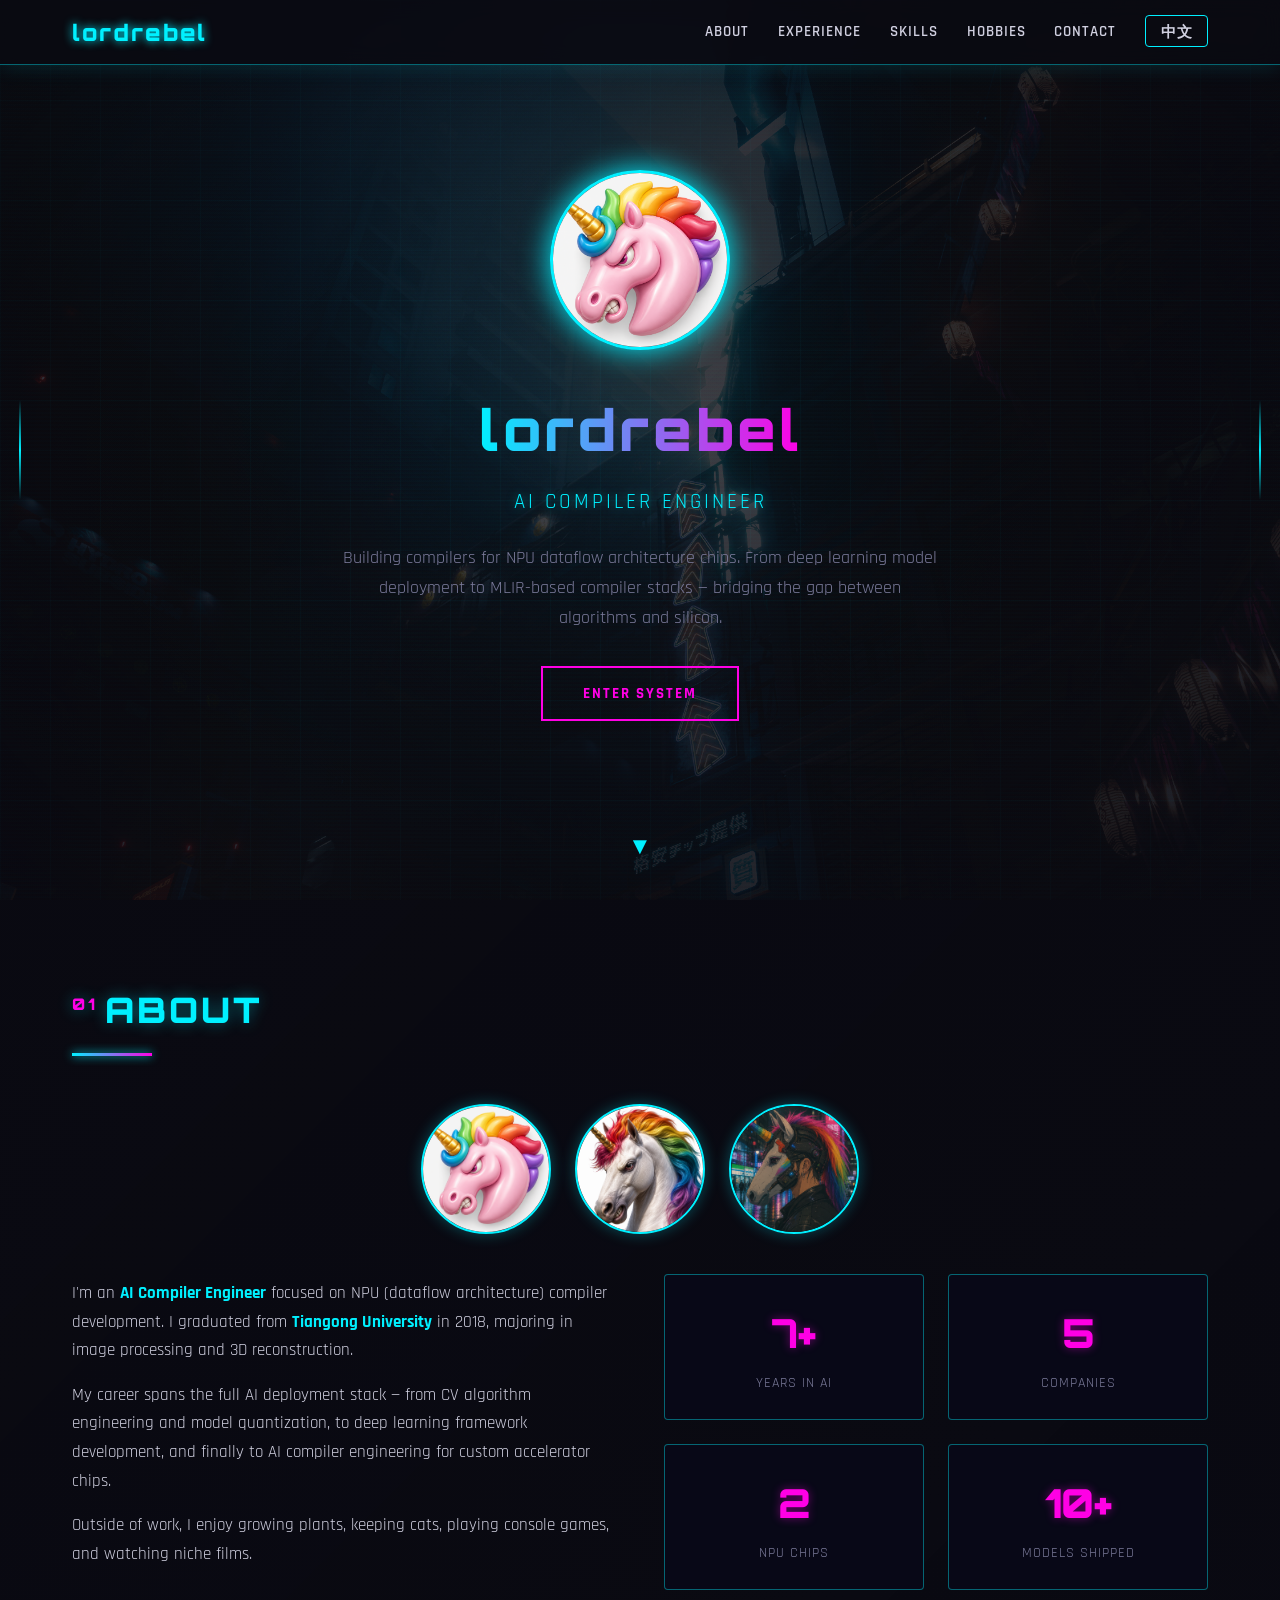
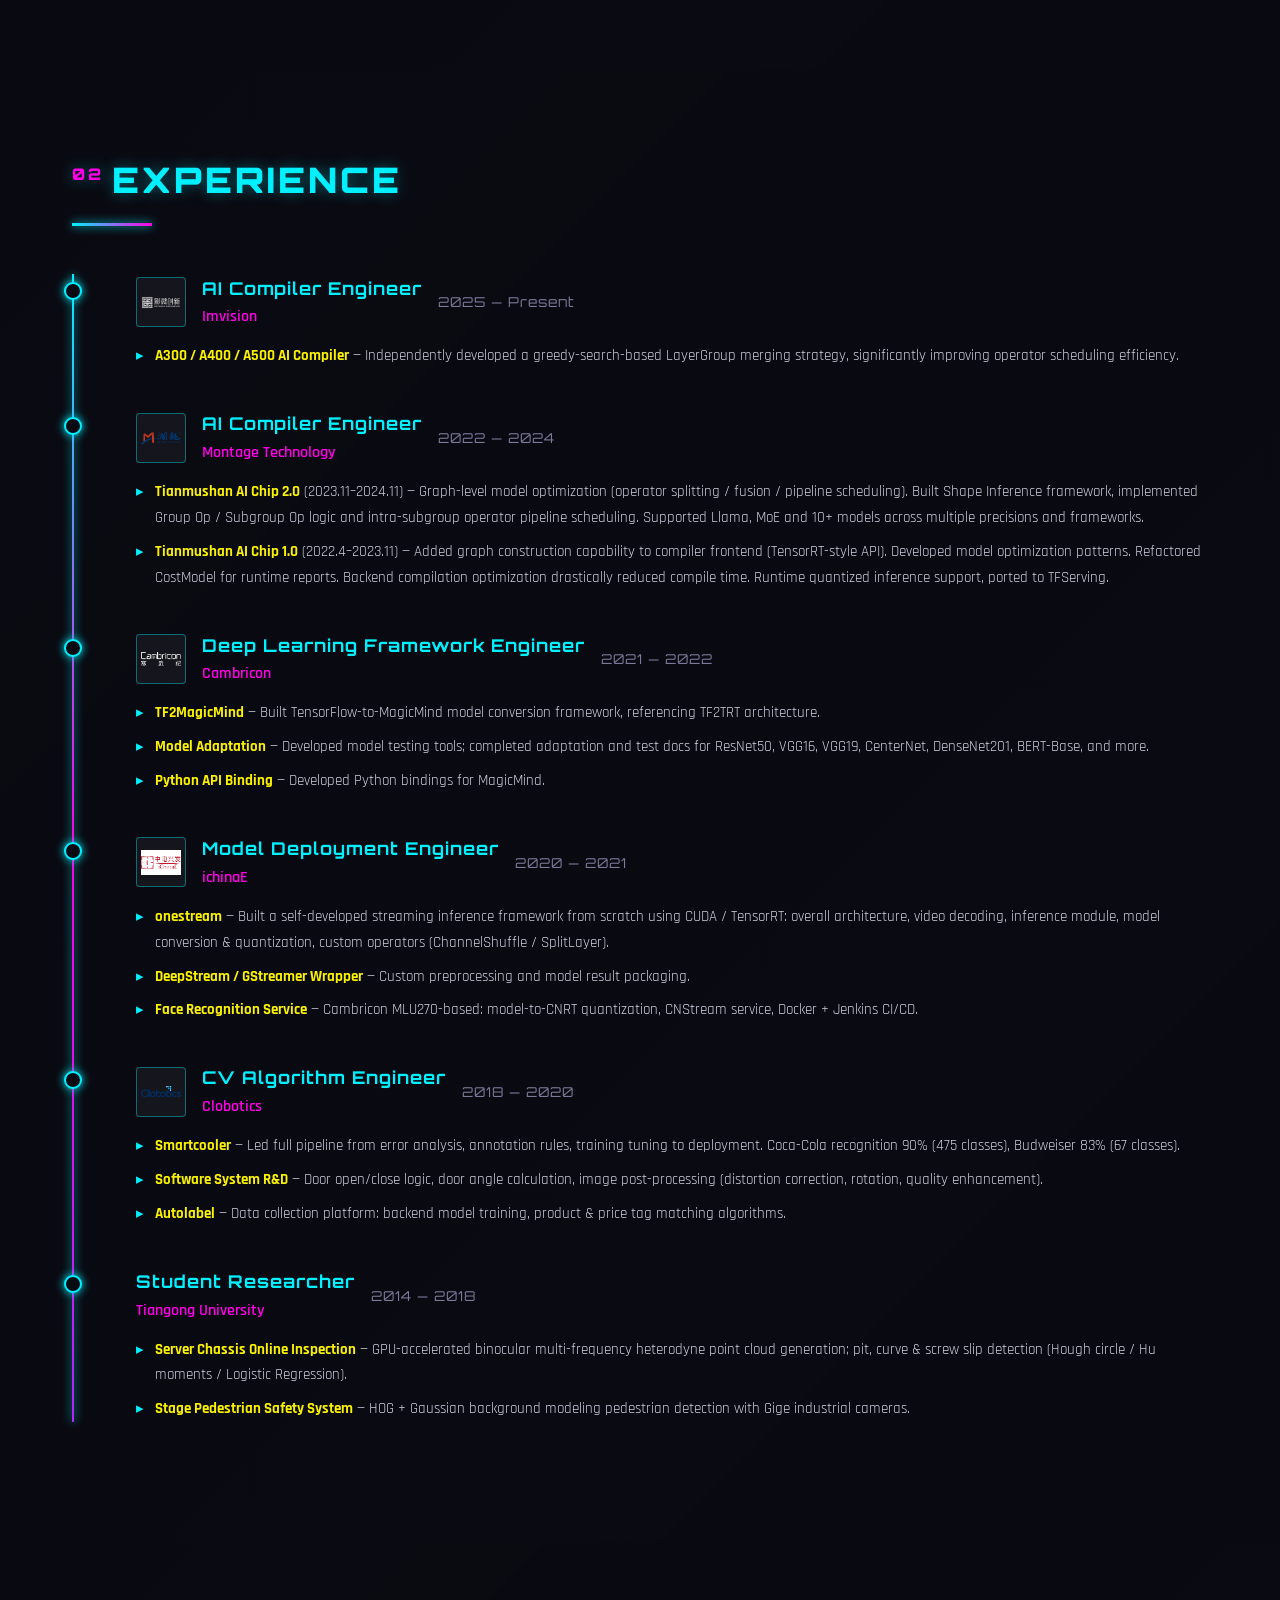
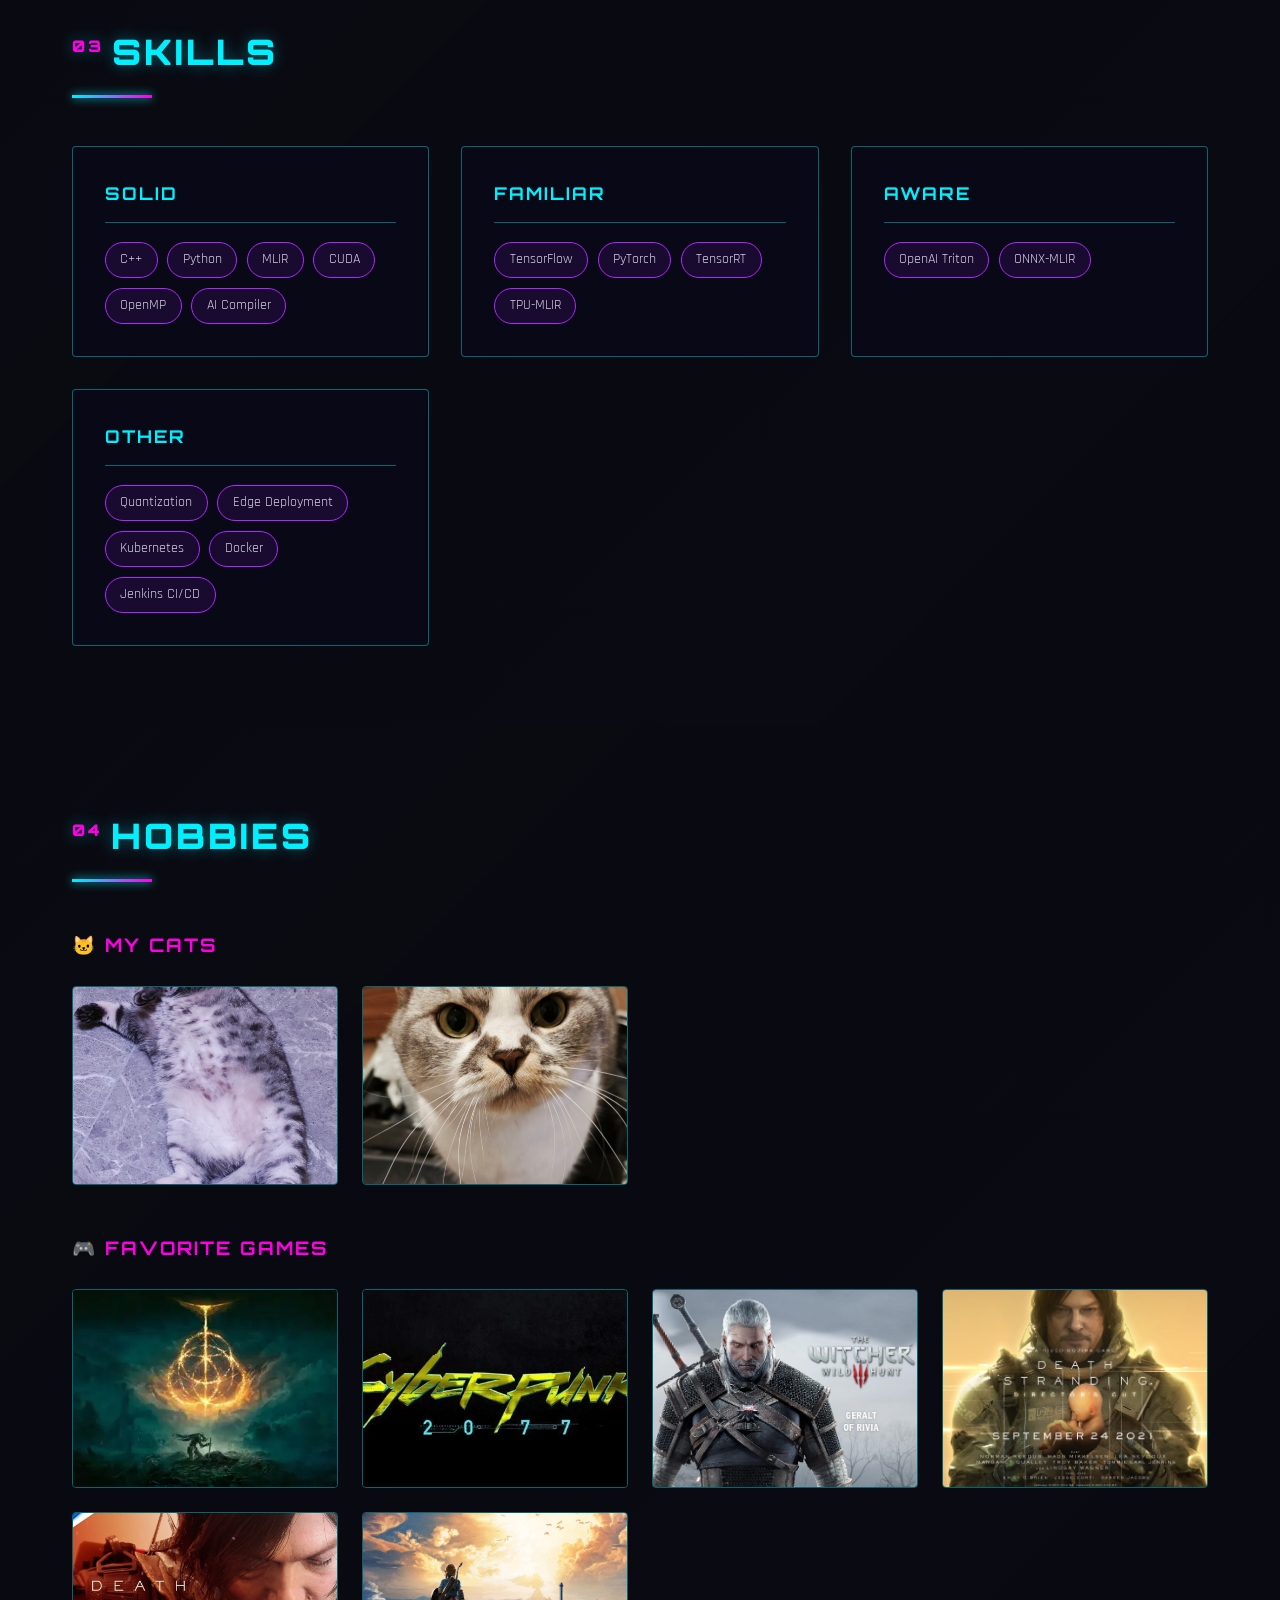
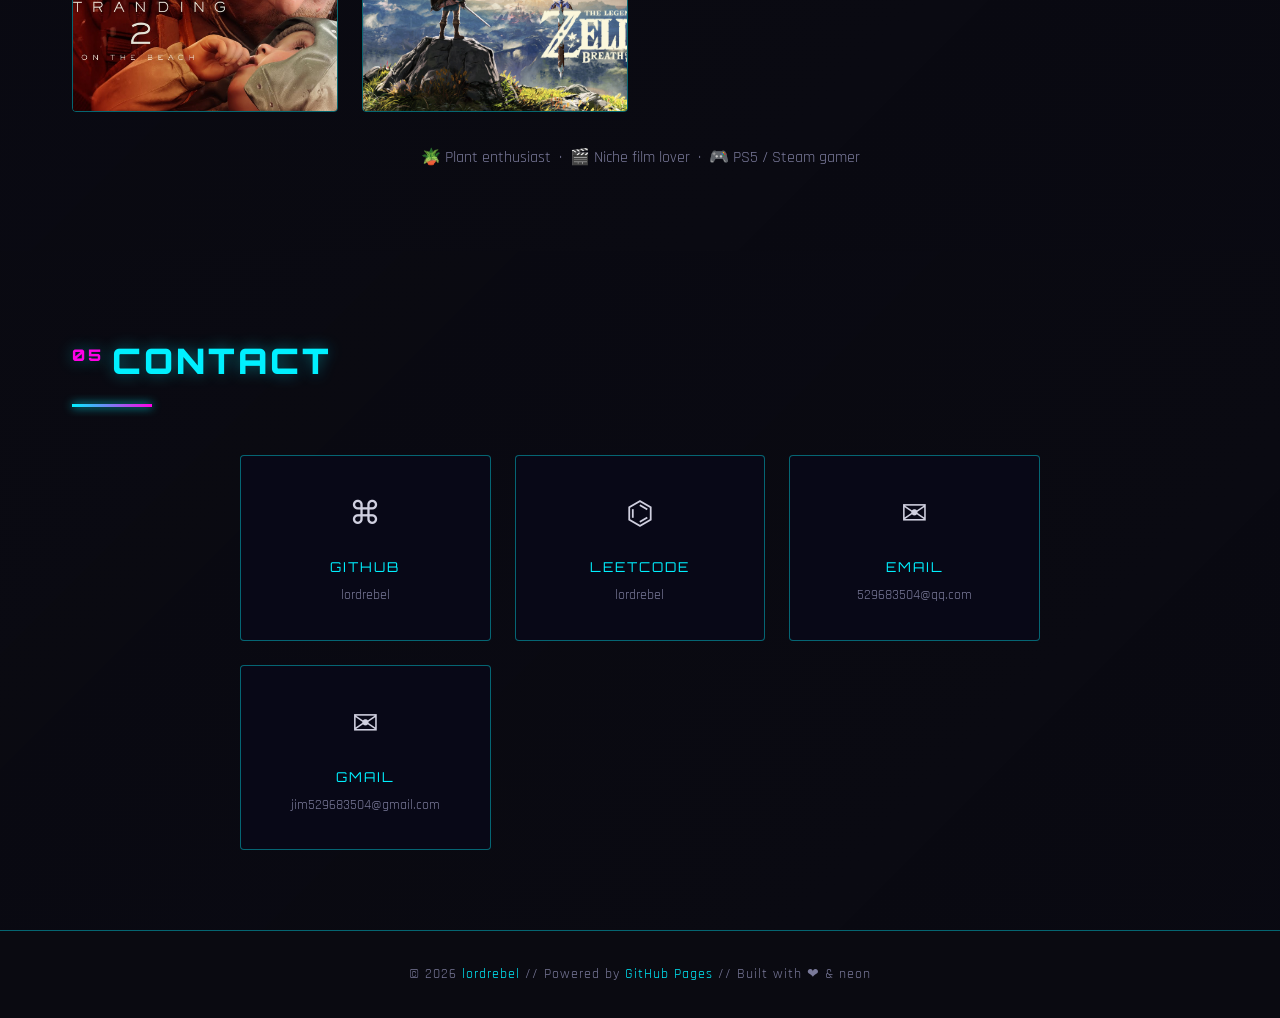
==== index.html @ f5bf05a7 "first commit" ====
<!DOCTYPE html>
<html lang="en">
<head>
  <meta charset="UTF-8">
  <meta name="viewport" content="width=device-width, initial-scale=1.0">
  <meta name="description" content="AI Compiler Engineer — NPU dataflow architecture, MLIR, CUDA. Personal portfolio.">
  <title>lordrebel // AI Compiler Engineer</title>
  <link rel="preconnect" href="https://fonts.googleapis.com">
  <link rel="preconnect" href="https://fonts.gstatic.com" crossorigin>
  <link href="https://fonts.googleapis.com/css2?family=Orbitron:wght@400;700;900&family=Rajdhani:wght@400;600;700&display=swap" rel="stylesheet">
  <link rel="stylesheet" href="css/style.css">
  <link rel="icon" type="image/png" href="images/avatar/avatar1.png">
</head>
<body>

  <!-- Global Background Slideshow -->
  <div class="bg-slideshow">
    <div class="bg-slide active" style="background-image: url('images/resource/cyberpunk_8ollzo.png')"></div>
    <div class="bg-slide" style="background-image: url('images/resource/cyberpunk_28eley.jpg')"></div>
    <div class="bg-slide" style="background-image: url('images/resource/cyberpunk_72yzlo.jpg')"></div>
    <div class="bg-slide" style="background-image: url('images/resource/cyberpunk_96gy38.jpg')"></div>
    <div class="bg-slide" style="background-image: url('images/resource/cyberpunk_g71klq.jpg')"></div>
    <div class="bg-slide" style="background-image: url('images/resource/cyberpunk_jxw5vy.jpg')"></div>
    <div class="bg-slide" style="background-image: url('images/resource/cyberpunk_lmxjdp.jpg')"></div>
    <div class="bg-slide" style="background-image: url('images/resource/cyberpunk_m9yg6k.jpg')"></div>
    <div class="bg-slide" style="background-image: url('images/resource/cyberpunk_rdj2q7.jpg')"></div>
    <div class="bg-slide" style="background-image: url('images/resource/cyberpunk_vqmvo5.jpg')"></div>
    <div class="bg-slide" style="background-image: url('images/resource/cyberpunk_w8pwe6.jpg')"></div>
  </div>
  <div class="bg-overlay"></div>

  <!-- Navigation -->
  <nav class="nav-bar">
    <div class="nav-inner">
      <a href="#hero" class="nav-logo">lordrebel</a>
      <ul class="nav-links">
        <li><a href="#about">About</a></li>
        <li><a href="#experience">Experience</a></li>
        <li><a href="#skills">Skills</a></li>
        <li><a href="#hobbies">Hobbies</a></li>
        <li><a href="#contact">Contact</a></li>
        <li><a href="zh.html" class="lang-toggle">中文</a></li>
      </ul>
    </div>
  </nav>

  <!-- Decorative side bars -->
  <div class="deco-bar-left"></div>
  <div class="deco-bar-right"></div>

  <!-- Hero -->
  <section class="hero" id="hero">
    <div class="hero-content">
      <img src="images/avatar/avatar1.png" alt="Avatar" class="hero-avatar">
      <h1 class="hero-title glitch" data-text="lordrebel">lordrebel</h1>
      <p class="hero-subtitle">AI Compiler Engineer</p>
      <p class="hero-tagline">
        Building compilers for NPU dataflow architecture chips. From deep learning model deployment to MLIR-based compiler stacks — bridging the gap between algorithms and silicon.
      </p>
      <a href="#about" class="hero-cta">Enter System</a>
    </div>
    <div class="scroll-indicator">▼</div>
  </section>

  <!-- About -->
  <section class="section has-bg" id="about" style="--bg-img: url('images/resource/cyberpunk_28eley.jpg')">
    <h2 class="section-title"><span class="num">01</span>About</h2>
    <div class="avatar-gallery">
      <img src="images/avatar/avatar1.png" alt="Avatar 1">
      <img src="images/avatar/avatar2.png" alt="Avatar 2">
      <img src="images/avatar/avatar3.png" alt="Avatar 3">
    </div>
    <div class="about-grid">
      <div class="about-text">
        <p>
          I'm an <span class="highlight">AI Compiler Engineer</span> focused on NPU (dataflow architecture) compiler development. I graduated from <span class="highlight">Tiangong University</span> in 2018, majoring in image processing and 3D reconstruction.
        </p>
        <p>
          My career spans the full AI deployment stack — from CV algorithm engineering and model quantization, to deep learning framework development, and finally to AI compiler engineering for custom accelerator chips.
        </p>
        <p>
          Outside of work, I enjoy growing plants, keeping cats, playing console games, and watching niche films.
        </p>
      </div>
      <div class="about-stats">
        <div class="stat-card">
          <div class="stat-number">7+</div>
          <div class="stat-label">Years in AI</div>
        </div>
        <div class="stat-card">
          <div class="stat-number">5</div>
          <div class="stat-label">Companies</div>
        </div>
        <div class="stat-card">
          <div class="stat-number">2</div>
          <div class="stat-label">NPU Chips</div>
        </div>
        <div class="stat-card">
          <div class="stat-number">10+</div>
          <div class="stat-label">Models Shipped</div>
        </div>
      </div>
    </div>
  </section>

  <!-- Experience -->
  <section class="section has-bg" id="experience" style="--bg-img: url('images/resource/cyberpunk_72yzlo.jpg')">
    <h2 class="section-title"><span class="num">02</span>Experience</h2>
    <div class="timeline">

      <!-- Imvision -->
      <div class="timeline-item">
        <div class="timeline-header">
          <img src="images/company/imvision.png" alt="Imvision" class="company-logo">
          <div>
            <div class="timeline-role">AI Compiler Engineer</div>
            <div class="timeline-company">Imvision</div>
          </div>
          <div class="timeline-period">2025 — Present</div>
        </div>
        <ul class="timeline-details">
          <li><span class="project-name">A300 / A400 / A500 AI Compiler</span> — Independently developed a greedy-search-based LayerGroup merging strategy, significantly improving operator scheduling efficiency.</li>
        </ul>
      </div>

      <!-- Montage -->
      <div class="timeline-item">
        <div class="timeline-header">
          <img src="images/company/montage.svg" alt="Montage" class="company-logo">
          <div>
            <div class="timeline-role">AI Compiler Engineer</div>
            <div class="timeline-company">Montage Technology</div>
          </div>
          <div class="timeline-period">2022 — 2024</div>
        </div>
        <ul class="timeline-details">
          <li><span class="project-name">Tianmushan AI Chip 2.0</span> (2023.11–2024.11) — Graph-level model optimization (operator splitting / fusion / pipeline scheduling). Built Shape Inference framework, implemented Group Op / Subgroup Op logic and intra-subgroup operator pipeline scheduling. Supported Llama, MoE and 10+ models across multiple precisions and frameworks.</li>
          <li><span class="project-name">Tianmushan AI Chip 1.0</span> (2022.4–2023.11) — Added graph construction capability to compiler frontend (TensorRT-style API). Developed model optimization patterns. Refactored CostModel for runtime reports. Backend compilation optimization drastically reduced compile time. Runtime quantized inference support, ported to TFServing.</li>
        </ul>
      </div>

      <!-- Cambricon -->
      <div class="timeline-item">
        <div class="timeline-header">
          <img src="images/company/cambricon.png" alt="Cambricon" class="company-logo">
          <div>
            <div class="timeline-role">Deep Learning Framework Engineer</div>
            <div class="timeline-company">Cambricon</div>
          </div>
          <div class="timeline-period">2021 — 2022</div>
        </div>
        <ul class="timeline-details">
          <li><span class="project-name">TF2MagicMind</span> — Built TensorFlow-to-MagicMind model conversion framework, referencing TF2TRT architecture.</li>
          <li><span class="project-name">Model Adaptation</span> — Developed model testing tools; completed adaptation and test docs for ResNet50, VGG16, VGG19, CenterNet, DenseNet201, BERT-Base, and more.</li>
          <li><span class="project-name">Python API Binding</span> — Developed Python bindings for MagicMind.</li>
        </ul>
      </div>

      <!-- ichinaE -->
      <div class="timeline-item">
        <div class="timeline-header">
          <img src="images/company/ichinae.png" alt="ichinaE" class="company-logo">
          <div>
            <div class="timeline-role">Model Deployment Engineer</div>
            <div class="timeline-company">ichinaE</div>
          </div>
          <div class="timeline-period">2020 — 2021</div>
        </div>
        <ul class="timeline-details">
          <li><span class="project-name">onestream</span> — Built a self-developed streaming inference framework from scratch using CUDA / TensorRT: overall architecture, video decoding, inference module, model conversion & quantization, custom operators (ChannelShuffle / SplitLayer).</li>
          <li><span class="project-name">DeepStream / GStreamer Wrapper</span> — Custom preprocessing and model result packaging.</li>
          <li><span class="project-name">Face Recognition Service</span> — Cambricon MLU270-based: model-to-CNRT quantization, CNStream service, Docker + Jenkins CI/CD.</li>
        </ul>
      </div>

      <!-- Clobotics -->
      <div class="timeline-item">
        <div class="timeline-header">
          <img src="images/company/clobotics.png" alt="Clobotics" class="company-logo">
          <div>
            <div class="timeline-role">CV Algorithm Engineer</div>
            <div class="timeline-company">Clobotics</div>
          </div>
          <div class="timeline-period">2018 — 2020</div>
        </div>
        <ul class="timeline-details">
          <li><span class="project-name">Smartcooler</span> — Led full pipeline from error analysis, annotation rules, training tuning to deployment. Coca-Cola recognition 90% (475 classes), Budweiser 83% (67 classes).</li>
          <li><span class="project-name">Software System R&D</span> — Door open/close logic, door angle calculation, image post-processing (distortion correction, rotation, quality enhancement).</li>
          <li><span class="project-name">Autolabel</span> — Data collection platform: backend model training, product & price tag matching algorithms.</li>
        </ul>
      </div>

      <!-- University -->
      <div class="timeline-item">
        <div class="timeline-header">
          <div>
            <div class="timeline-role">Student Researcher</div>
            <div class="timeline-company">Tiangong University</div>
          </div>
          <div class="timeline-period">2014 — 2018</div>
        </div>
        <ul class="timeline-details">
          <li><span class="project-name">Server Chassis Online Inspection</span> — GPU-accelerated binocular multi-frequency heterodyne point cloud generation; pit, curve & screw slip detection (Hough circle / Hu moments / Logistic Regression).</li>
          <li><span class="project-name">Stage Pedestrian Safety System</span> — HOG + Gaussian background modeling pedestrian detection with Gige industrial cameras.</li>
        </ul>
      </div>

    </div>
  </section>

  <!-- Skills -->
  <section class="section has-bg" id="skills" style="--bg-img: url('images/resource/cyberpunk_96gy38.jpg')">
    <h2 class="section-title"><span class="num">03</span>Skills</h2>
    <div class="skills-grid">
      <div class="skill-category">
        <h3>Solid</h3>
        <div class="skill-tags">
          <span class="skill-tag">C++</span>
          <span class="skill-tag">Python</span>
          <span class="skill-tag">MLIR</span>
          <span class="skill-tag">CUDA</span>
          <span class="skill-tag">OpenMP</span>
          <span class="skill-tag">AI Compiler</span>
        </div>
      </div>
      <div class="skill-category">
        <h3>Familiar</h3>
        <div class="skill-tags">
          <span class="skill-tag">TensorFlow</span>
          <span class="skill-tag">PyTorch</span>
          <span class="skill-tag">TensorRT</span>
          <span class="skill-tag">TPU-MLIR</span>
        </div>
      </div>
      <div class="skill-category">
        <h3>Aware</h3>
        <div class="skill-tags">
          <span class="skill-tag">OpenAI Triton</span>
          <span class="skill-tag">ONNX-MLIR</span>
        </div>
      </div>
      <div class="skill-category">
        <h3>Other</h3>
        <div class="skill-tags">
          <span class="skill-tag">Quantization</span>
          <span class="skill-tag">Edge Deployment</span>
          <span class="skill-tag">Kubernetes</span>
          <span class="skill-tag">Docker</span>
          <span class="skill-tag">Jenkins CI/CD</span>
        </div>
      </div>
    </div>
  </section>

  <!-- Hobbies -->
  <section class="section has-bg" id="hobbies" style="--bg-img: url('images/resource/cyberpunk_g71klq.jpg')">
    <h2 class="section-title"><span class="num">04</span>Hobbies</h2>

    <h3 style="font-family:'Orbitron',monospace;color:var(--neon-magenta);letter-spacing:2px;margin-bottom:1.5rem;text-transform:uppercase;">🐱 My Cats</h3>
    <div class="gallery-grid" style="margin-bottom:3rem;">
      <div class="gallery-item">
        <img src="images/cats/image-20260101190520-i4hlgpt.png" alt="Cat 1">
        <div class="gallery-overlay"><span>Cat Overlord #1</span></div>
      </div>
      <div class="gallery-item">
        <img src="images/cats/image-20260101190623-h8z2j37.png" alt="Cat 2">
        <div class="gallery-overlay"><span>Cat Overlord #2</span></div>
      </div>
    </div>

    <h3 style="font-family:'Orbitron',monospace;color:var(--neon-magenta);letter-spacing:2px;margin-bottom:1.5rem;text-transform:uppercase;">🎮 Favorite Games</h3>
    <div class="gallery-grid">
      <div class="gallery-item">
        <img src="images/games/image-20251227002735-009xlyw.png" alt="Game 1">
        <div class="gallery-overlay"><span>Game</span></div>
      </div>
      <div class="gallery-item">
        <img src="images/games/image-20251227002819-qgyffbo.png" alt="Game 2">
        <div class="gallery-overlay"><span>Game</span></div>
      </div>
      <div class="gallery-item">
        <img src="images/games/image-20251227002851-9xaebqc.png" alt="Game 3">
        <div class="gallery-overlay"><span>Game</span></div>
      </div>
      <div class="gallery-item">
        <img src="images/games/image-20251227002954-wtlvbdn.png" alt="Game 4">
        <div class="gallery-overlay"><span>Game</span></div>
      </div>
      <div class="gallery-item">
        <img src="images/games/image-20251227003030-kgov79d.png" alt="Game 5">
        <div class="gallery-overlay"><span>Game</span></div>
      </div>
      <div class="gallery-item">
        <img src="images/games/image-20251227004126-knretvm.png" alt="Game 6">
        <div class="gallery-overlay"><span>Game</span></div>
      </div>
    </div>

    <p style="text-align:center;margin-top:2rem;color:var(--text-dim);font-size:1rem;">
      🪴 Plant enthusiast &nbsp;·&nbsp; 🎬 Niche film lover &nbsp;·&nbsp; 🎮 PS5 / Steam gamer
    </p>
  </section>

  <!-- Contact -->
  <section class="section has-bg" id="contact" style="--bg-img: url('images/resource/cyberpunk_jxw5vy.jpg')">
    <h2 class="section-title"><span class="num">05</span>Contact</h2>
    <div class="contact-grid">
      <a href="https://github.com/lordrebel" target="_blank" rel="noopener" class="contact-card">
        <span class="contact-icon">⌘</span>
        <div class="contact-label">GitHub</div>
        <div class="contact-value">lordrebel</div>
      </a>
      <a href="https://leetcode.cn/u/lordrebel/" target="_blank" rel="noopener" class="contact-card">
        <span class="contact-icon">⌬</span>
        <div class="contact-label">LeetCode</div>
        <div class="contact-value">lordrebel</div>
      </a>
      <a href="mailto:529683504@qq.com" class="contact-card">
        <span class="contact-icon">✉</span>
        <div class="contact-label">Email</div>
        <div class="contact-value">529683504@qq.com</div>
      </a>
      <a href="mailto:jim529683504@gmail.com" class="contact-card">
        <span class="contact-icon">✉</span>
        <div class="contact-label">Gmail</div>
        <div class="contact-value">jim529683504@gmail.com</div>
      </a>
    </div>
  </section>

  <!-- Footer -->
  <footer class="footer">
    <p>© 2026 <span class="neon">lordrebel</span> // Powered by <span class="neon">GitHub Pages</span> // Built with ❤ & neon</p>
  </footer>

  <!-- Background Slideshow Script -->
  <script>
    (function() {
      var slides = document.querySelectorAll('.bg-slide');
      var totalSlides = slides.length;
      var currentActive = 0;

      function updateBackground() {
        var scrollMax = document.documentElement.scrollHeight - window.innerHeight;
        if (scrollMax <= 0) return;
        var scrollProgress = window.scrollY / scrollMax;
        var activeIndex = Math.min(Math.floor(scrollProgress * totalSlides), totalSlides - 1);
        if (activeIndex !== currentActive) {
          slides[currentActive].classList.remove('active');
          slides[activeIndex].classList.add('active');
          currentActive = activeIndex;
        }
      }

      window.addEventListener('scroll', updateBackground, { passive: true });
      window.addEventListener('resize', updateBackground);
      updateBackground();
    })();
  </script>

</body>
</html>
---- css/style.css ----
/* ===== Cyberpunk Personal Website Styles ===== */

:root {
  --neon-cyan: #00f0ff;
  --neon-magenta: #ff00e5;
  --neon-purple: #b026ff;
  --neon-yellow: #f9f002;
  --neon-green: #39ff14;
  --bg-dark: #0a0a12;
  --bg-panel: rgba(10, 10, 25, 0.85);
  --border-glow: rgba(0, 240, 255, 0.4);
  --text-main: #d0d0e0;
  --text-dim: #7a7a9a;
}

* {
  margin: 0;
  padding: 0;
  box-sizing: border-box;
}

html {
  scroll-behavior: smooth;
}

body {
  font-family: 'Rajdhani', 'Orbitron', 'Segoe UI', 'Microsoft YaHei', sans-serif;
  background-color: var(--bg-dark);
  color: var(--text-main);
  line-height: 1.7;
  overflow-x: hidden;
  position: relative;
}

/* Animated cyberpunk background grid */
body::before {
  content: '';
  position: fixed;
  top: 0;
  left: 0;
  width: 100%;
  height: 100%;
  background-image:
    linear-gradient(rgba(0, 240, 255, 0.03) 1px, transparent 1px),
    linear-gradient(90deg, rgba(0, 240, 255, 0.03) 1px, transparent 1px);
  background-size: 50px 50px;
  z-index: -1;
  animation: gridMove 20s linear infinite;
}

@keyframes gridMove {
  0% { background-position: 0 0; }
  100% { background-position: 50px 50px; }
}

/* Scanline overlay */
body::after {
  content: '';
  position: fixed;
  top: 0;
  left: 0;
  width: 100%;
  height: 100%;
  background: repeating-linear-gradient(
    0deg,
    transparent,
    transparent 2px,
    rgba(0, 240, 255, 0.015) 2px,
    rgba(0, 240, 255, 0.015) 4px
  );
  z-index: -1;
  pointer-events: none;
}

/* ===== Navigation ===== */
.nav-bar {
  position: fixed;
  top: 0;
  left: 0;
  width: 100%;
  z-index: 1000;
  background: rgba(10, 10, 18, 0.9);
  backdrop-filter: blur(10px);
  border-bottom: 1px solid var(--border-glow);
  box-shadow: 0 0 20px rgba(0, 240, 255, 0.15);
}

.nav-inner {
  max-width: 1200px;
  margin: 0 auto;
  display: flex;
  justify-content: space-between;
  align-items: center;
  padding: 0.8rem 2rem;
}

.nav-logo {
  font-family: 'Orbitron', monospace;
  font-size: 1.4rem;
  font-weight: 900;
  color: var(--neon-cyan);
  text-shadow: 0 0 10px var(--neon-cyan);
  letter-spacing: 2px;
  text-decoration: none;
}

.nav-links {
  display: flex;
  gap: 1.8rem;
  align-items: center;
  list-style: none;
}

.nav-links a {
  color: var(--text-main);
  text-decoration: none;
  font-size: 0.95rem;
  font-weight: 600;
  letter-spacing: 1px;
  text-transform: uppercase;
  transition: all 0.3s;
  position: relative;
}

.nav-links a:hover {
  color: var(--neon-magenta);
  text-shadow: 0 0 8px var(--neon-magenta);
}

.nav-links a::after {
  content: '';
  position: absolute;
  bottom: -4px;
  left: 0;
  width: 0;
  height: 2px;
  background: var(--neon-magenta);
  transition: width 0.3s;
}

.nav-links a:hover::after {
  width: 100%;
}

.lang-toggle {
  font-family: 'Orbitron', monospace;
  padding: 0.35rem 0.9rem;
  border: 1px solid var(--neon-cyan);
  border-radius: 4px;
  background: transparent;
  color: var(--neon-cyan);
  font-size: 0.85rem;
  font-weight: 700;
  cursor: pointer;
  letter-spacing: 1px;
  transition: all 0.3s;
  text-decoration: none;
}

.lang-toggle:hover {
  background: var(--neon-cyan);
  color: var(--bg-dark);
  box-shadow: 0 0 15px var(--neon-cyan);
}

/* ===== Hero Section ===== */
.hero {
  min-height: 100vh;
  display: flex;
  align-items: center;
  justify-content: center;
  position: relative;
  text-align: center;
  padding: 2rem;
  background: transparent;
}

.hero::before {
  content: '';
  position: absolute;
  top: 0; left: 0; right: 0; bottom: 0;
  background: radial-gradient(ellipse at center, transparent 0%, rgba(10,10,18,0.6) 100%);
  z-index: 0;
}

.hero-content {
  position: relative;
  z-index: 1;
  max-width: 800px;
}

.hero-avatar {
  width: 180px;
  height: 180px;
  border-radius: 50%;
  border: 3px solid var(--neon-cyan);
  box-shadow: 0 0 30px var(--neon-cyan), inset 0 0 20px rgba(0,240,255,0.2);
  margin: 0 auto 2rem;
  display: block;
  object-fit: cover;
  animation: avatarPulse 3s ease-in-out infinite;
}

@keyframes avatarPulse {
  0%, 100% { box-shadow: 0 0 30px var(--neon-cyan), inset 0 0 20px rgba(0,240,255,0.2); }
  50% { box-shadow: 0 0 50px var(--neon-magenta), inset 0 0 20px rgba(255,0,229,0.2); }
}

.hero-title {
  font-family: 'Orbitron', monospace;
  font-size: 3.5rem;
  font-weight: 900;
  letter-spacing: 4px;
  margin-bottom: 0.5rem;
  background: linear-gradient(90deg, var(--neon-cyan), var(--neon-magenta), var(--neon-purple));
  -webkit-background-clip: text;
  background-clip: text;
  -webkit-text-fill-color: transparent;
  animation: gradientShift 4s ease infinite;
  background-size: 200% auto;
}

@keyframes gradientShift {
  0%, 100% { background-position: 0% center; }
  50% { background-position: 200% center; }
}

.hero-subtitle {
  font-size: 1.3rem;
  color: var(--neon-cyan);
  letter-spacing: 3px;
  text-transform: uppercase;
  margin-bottom: 1.5rem;
  text-shadow: 0 0 10px rgba(0,240,255,0.5);
}

.hero-tagline {
  font-size: 1.1rem;
  color: var(--text-dim);
  max-width: 600px;
  margin: 0 auto 2rem;
}

.hero-cta {
  display: inline-block;
  padding: 0.8rem 2.5rem;
  border: 2px solid var(--neon-magenta);
  color: var(--neon-magenta);
  text-decoration: none;
  font-weight: 700;
  letter-spacing: 2px;
  text-transform: uppercase;
  font-size: 0.95rem;
  transition: all 0.3s;
  position: relative;
  overflow: hidden;
}

.hero-cta:hover {
  background: var(--neon-magenta);
  color: var(--bg-dark);
  box-shadow: 0 0 25px var(--neon-magenta);
}

.scroll-indicator {
  position: absolute;
  bottom: 2rem;
  left: 50%;
  transform: translateX(-50%);
  color: var(--neon-cyan);
  font-size: 1.5rem;
  animation: bounce 2s infinite;
  z-index: 1;
}

@keyframes bounce {
  0%, 100% { transform: translateX(-50%) translateY(0); }
  50% { transform: translateX(-50%) translateY(10px); }
}

/* ===== Section Layout ===== */
.section {
  max-width: 1200px;
  margin: 0 auto;
  padding: 5rem 2rem;
}

.section-title {
  font-family: 'Orbitron', monospace;
  font-size: 2.2rem;
  font-weight: 900;
  color: var(--neon-cyan);
  letter-spacing: 3px;
  text-transform: uppercase;
  margin-bottom: 3rem;
  position: relative;
  padding-bottom: 1rem;
  text-shadow: 0 0 15px rgba(0,240,255,0.4);
}

.section-title::after {
  content: '';
  position: absolute;
  bottom: 0;
  left: 0;
  width: 80px;
  height: 3px;
  background: linear-gradient(90deg, var(--neon-cyan), var(--neon-magenta));
  box-shadow: 0 0 10px var(--neon-cyan);
}

.section-title .num {
  color: var(--neon-magenta);
  font-size: 1rem;
  vertical-align: super;
  margin-right: 0.5rem;
}

/* ===== About Section ===== */
.about-grid {
  display: grid;
  grid-template-columns: 1fr 1fr;
  gap: 3rem;
  align-items: center;
}

.about-text p {
  margin-bottom: 1rem;
  font-size: 1.05rem;
  color: var(--text-main);
}

.about-text .highlight {
  color: var(--neon-cyan);
  font-weight: 700;
}

.about-stats {
  display: grid;
  grid-template-columns: repeat(2, 1fr);
  gap: 1.5rem;
}

.stat-card {
  background: var(--bg-panel);
  border: 1px solid var(--border-glow);
  padding: 1.5rem;
  text-align: center;
  border-radius: 4px;
  transition: all 0.3s;
  position: relative;
  overflow: hidden;
}

.stat-card::before {
  content: '';
  position: absolute;
  top: 0; left: -100%;
  width: 100%; height: 100%;
  background: linear-gradient(90deg, transparent, rgba(0,240,255,0.1), transparent);
  transition: left 0.5s;
}

.stat-card:hover::before {
  left: 100%;
}

.stat-card:hover {
  border-color: var(--neon-magenta);
  box-shadow: 0 0 20px rgba(255,0,229,0.2);
  transform: translateY(-5px);
}

.stat-number {
  font-family: 'Orbitron', monospace;
  font-size: 2.5rem;
  font-weight: 900;
  color: var(--neon-magenta);
  text-shadow: 0 0 10px rgba(255,0,229,0.4);
}

.stat-label {
  font-size: 0.85rem;
  color: var(--text-dim);
  text-transform: uppercase;
  letter-spacing: 1px;
  margin-top: 0.3rem;
}

/* ===== Timeline / Experience ===== */
.timeline {
  position: relative;
  padding-left: 2rem;
}

.timeline::before {
  content: '';
  position: absolute;
  left: 0;
  top: 0;
  bottom: 0;
  width: 2px;
  background: linear-gradient(180deg, var(--neon-cyan), var(--neon-magenta), var(--neon-purple));
  box-shadow: 0 0 10px var(--neon-cyan);
}

.timeline-item {
  position: relative;
  margin-bottom: 2.5rem;
  padding-left: 2rem;
}

.timeline-item::before {
  content: '';
  position: absolute;
  left: -2.5rem;
  top: 0.5rem;
  width: 14px;
  height: 14px;
  border-radius: 50%;
  background: var(--bg-dark);
  border: 2px solid var(--neon-cyan);
  box-shadow: 0 0 10px var(--neon-cyan);
}

.timeline-item:hover::before {
  border-color: var(--neon-magenta);
  box-shadow: 0 0 15px var(--neon-magenta);
}

.timeline-header {
  display: flex;
  align-items: center;
  gap: 1rem;
  margin-bottom: 0.8rem;
  flex-wrap: wrap;
}

.company-logo {
  width: 50px;
  height: 50px;
  object-fit: contain;
  border-radius: 4px;
  background: rgba(255,255,255,0.05);
  padding: 4px;
  border: 1px solid var(--border-glow);
}

.timeline-role {
  font-family: 'Orbitron', monospace;
  font-size: 1.1rem;
  font-weight: 700;
  color: var(--neon-cyan);
  letter-spacing: 1px;
}

.timeline-company {
  font-size: 1rem;
  color: var(--neon-magenta);
  font-weight: 600;
}

.timeline-period {
  font-size: 0.85rem;
  color: var(--text-dim);
  font-family: 'Orbitron', monospace;
  letter-spacing: 1px;
}

.timeline-details {
  list-style: none;
  padding-left: 0;
}

.timeline-details li {
  padding-left: 1.2rem;
  position: relative;
  margin-bottom: 0.5rem;
  font-size: 0.95rem;
  color: var(--text-main);
}

.timeline-details li::before {
  content: '▸';
  position: absolute;
  left: 0;
  color: var(--neon-cyan);
}

.timeline-details .project-name {
  color: var(--neon-yellow);
  font-weight: 700;
}

/* ===== Skills Section ===== */
.skills-grid {
  display: grid;
  grid-template-columns: repeat(auto-fit, minmax(280px, 1fr));
  gap: 2rem;
}

.skill-category {
  background: var(--bg-panel);
  border: 1px solid var(--border-glow);
  padding: 2rem;
  border-radius: 4px;
  transition: all 0.3s;
}

.skill-category:hover {
  border-color: var(--neon-magenta);
  box-shadow: 0 0 25px rgba(255,0,229,0.15);
  transform: translateY(-3px);
}

.skill-category h3 {
  font-family: 'Orbitron', monospace;
  color: var(--neon-cyan);
  font-size: 1.1rem;
  letter-spacing: 2px;
  text-transform: uppercase;
  margin-bottom: 1.2rem;
  padding-bottom: 0.8rem;
  border-bottom: 1px solid var(--border-glow);
}

.skill-tags {
  display: flex;
  flex-wrap: wrap;
  gap: 0.6rem;
}

.skill-tag {
  padding: 0.35rem 0.9rem;
  border: 1px solid var(--neon-purple);
  border-radius: 20px;
  font-size: 0.85rem;
  color: var(--text-main);
  background: rgba(176,38,255,0.1);
  transition: all 0.3s;
}

.skill-tag:hover {
  background: var(--neon-purple);
  color: #fff;
  box-shadow: 0 0 12px var(--neon-purple);
}

/* ===== Gallery (Cats & Games) ===== */
.gallery-grid {
  display: grid;
  grid-template-columns: repeat(auto-fill, minmax(250px, 1fr));
  gap: 1.5rem;
}

.gallery-item {
  position: relative;
  overflow: hidden;
  border-radius: 4px;
  border: 1px solid var(--border-glow);
  aspect-ratio: 4/3;
  cursor: pointer;
  transition: all 0.3s;
}

.gallery-item img {
  width: 100%;
  height: 100%;
  object-fit: cover;
  transition: transform 0.4s;
}

.gallery-item:hover {
  border-color: var(--neon-magenta);
  box-shadow: 0 0 20px rgba(255,0,229,0.3);
}

.gallery-item:hover img {
  transform: scale(1.1);
}

.gallery-overlay {
  position: absolute;
  bottom: 0;
  left: 0;
  right: 0;
  background: linear-gradient(transparent, rgba(10,10,18,0.95));
  padding: 1rem;
  text-align: center;
  transform: translateY(100%);
  transition: transform 0.3s;
}

.gallery-item:hover .gallery-overlay {
  transform: translateY(0);
}

.gallery-overlay span {
  color: var(--neon-cyan);
  font-family: 'Orbitron', monospace;
  font-size: 0.9rem;
  letter-spacing: 1px;
  text-transform: uppercase;
}

/* ===== Contact Section ===== */
.contact-grid {
  display: grid;
  grid-template-columns: repeat(auto-fit, minmax(200px, 1fr));
  gap: 1.5rem;
  max-width: 800px;
  margin: 0 auto;
}

.contact-card {
  background: var(--bg-panel);
  border: 1px solid var(--border-glow);
  padding: 2rem 1.5rem;
  text-align: center;
  border-radius: 4px;
  text-decoration: none;
  color: var(--text-main);
  transition: all 0.3s;
  position: relative;
  overflow: hidden;
}

.contact-card::before {
  content: '';
  position: absolute;
  top: 0; left: 0;
  width: 100%; height: 2px;
  background: linear-gradient(90deg, var(--neon-cyan), var(--neon-magenta));
  transform: scaleX(0);
  transition: transform 0.3s;
}

.contact-card:hover::before {
  transform: scaleX(1);
}

.contact-card:hover {
  border-color: var(--neon-cyan);
  box-shadow: 0 0 20px rgba(0,240,255,0.2);
  transform: translateY(-5px);
}

.contact-icon {
  font-size: 2rem;
  margin-bottom: 0.8rem;
  display: block;
}

.contact-label {
  font-family: 'Orbitron', monospace;
  font-size: 0.85rem;
  color: var(--neon-cyan);
  letter-spacing: 2px;
  text-transform: uppercase;
  margin-bottom: 0.3rem;
}

.contact-value {
  font-size: 0.9rem;
  color: var(--text-dim);
  word-break: break-all;
}

/* ===== Footer ===== */
.footer {
  text-align: center;
  padding: 2rem;
  border-top: 1px solid var(--border-glow);
  background: rgba(10,10,18,0.9);
  color: var(--text-dim);
  font-size: 0.85rem;
  letter-spacing: 1px;
}

.footer .neon {
  color: var(--neon-cyan);
}

/* ===== Glitch Effect ===== */
.glitch {
  position: relative;
  display: inline-block;
}

.glitch::before,
.glitch::after {
  content: attr(data-text);
  position: absolute;
  top: 0; left: 0;
  width: 100%;
  overflow: hidden;
}

.glitch::before {
  color: var(--neon-magenta);
  animation: glitchTop 3s infinite linear alternate-reverse;
  clip-path: polygon(0 0, 100% 0, 100% 33%, 0 33%);
}

.glitch::after {
  color: var(--neon-cyan);
  animation: glitchBottom 2.5s infinite linear alternate-reverse;
  clip-path: polygon(0 67%, 100% 67%, 100% 100%, 0 100%);
}

@keyframes glitchTop {
  0%, 100% { transform: translate(0); }
  20% { transform: translate(-2px, -1px); }
  40% { transform: translate(2px, 1px); }
  60% { transform: translate(-1px, 1px); }
  80% { transform: translate(1px, -1px); }
}

@keyframes glitchBottom {
  0%, 100% { transform: translate(0); }
  20% { transform: translate(2px, 1px); }
  40% { transform: translate(-2px, -1px); }
  60% { transform: translate(1px, -1px); }
  80% { transform: translate(-1px, 1px); }
}

/* ===== Decorative Side Bars ===== */
.deco-bar-left,
.deco-bar-right {
  position: fixed;
  top: 50%;
  transform: translateY(-50%);
  width: 40px;
  z-index: 100;
  pointer-events: none;
}

.deco-bar-left { left: 0; }
.deco-bar-right { right: 0; }

.deco-bar-left::before,
.deco-bar-right::before {
  content: '';
  display: block;
  width: 2px;
  height: 100px;
  background: linear-gradient(180deg, transparent, var(--neon-cyan), transparent);
  margin: 0 auto;
  animation: barPulse 3s ease-in-out infinite;
}

@keyframes barPulse {
  0%, 100% { opacity: 0.3; }
  50% { opacity: 1; }
}

/* ===== Section Backgrounds ===== */
.section.has-bg {
  position: relative;
  z-index: 0;
}

.section.has-bg::before {
  content: '';
  position: absolute;
  top: 0;
  left: 50%;
  transform: translateX(-50%);
  width: 100vw;
  height: 100%;
  background: linear-gradient(135deg, rgba(10,10,18,0.35), rgba(10,10,18,0.55));
  z-index: -1;
}

/* ===== Global Background Slideshow ===== */
.bg-slideshow {
  position: fixed;
  top: 0;
  left: 0;
  width: 100%;
  height: 100%;
  z-index: -3;
  pointer-events: none;
}

.bg-slide {
  position: absolute;
  top: 0;
  left: 0;
  width: 100%;
  height: 100%;
  background-size: cover;
  background-position: center;
  opacity: 0;
  transition: opacity 1.5s ease-in-out;
}

.bg-slide.active {
  opacity: 1;
}

.bg-overlay {
  position: fixed;
  top: 0;
  left: 0;
  width: 100%;
  height: 100%;
  background: linear-gradient(135deg, rgba(10,10,18,0.72), rgba(10,10,18,0.85));
  z-index: -2;
  pointer-events: none;
}

/* ===== Avatar Gallery ===== */
.avatar-gallery {
  display: flex;
  gap: 1.5rem;
  justify-content: center;
  margin-bottom: 2.5rem;
  flex-wrap: wrap;
}

.avatar-gallery img {
  width: 130px;
  height: 130px;
  border-radius: 50%;
  border: 2px solid var(--neon-cyan);
  box-shadow: 0 0 15px rgba(0,240,255,0.3);
  object-fit: cover;
  transition: all 0.3s;
}

.avatar-gallery img:hover {
  border-color: var(--neon-magenta);
  box-shadow: 0 0 25px var(--neon-magenta);
  transform: scale(1.1);
}

/* ===== Responsive ===== */
@media (max-width: 768px) {
  .nav-inner { padding: 0.6rem 1rem; }
  .nav-links { gap: 1rem; }
  .nav-links a { font-size: 0.8rem; }
  .hero-title { font-size: 2rem; letter-spacing: 2px; }
  .hero-subtitle { font-size: 1rem; }
  .about-grid { grid-template-columns: 1fr; gap: 2rem; }
  .about-stats { grid-template-columns: 1fr 1fr; }
  .section { padding: 3rem 1rem; }
  .section-title { font-size: 1.6rem; }
  .deco-bar-left, .deco-bar-right { display: none; }
  .avatar-gallery img { width: 100px; height: 100px; }
}

/* Scrollbar */
::-webkit-scrollbar { width: 8px; }
::-webkit-scrollbar-track { background: var(--bg-dark); }
::-webkit-scrollbar-thumb {
  background: linear-gradient(180deg, var(--neon-cyan), var(--neon-magenta));
  border-radius: 4px;
}
::-webkit-scrollbar-thumb:hover { background: var(--neon-magenta); }

/* Selection */
::selection {
  background: var(--neon-magenta);
  color: var(--bg-dark);
}
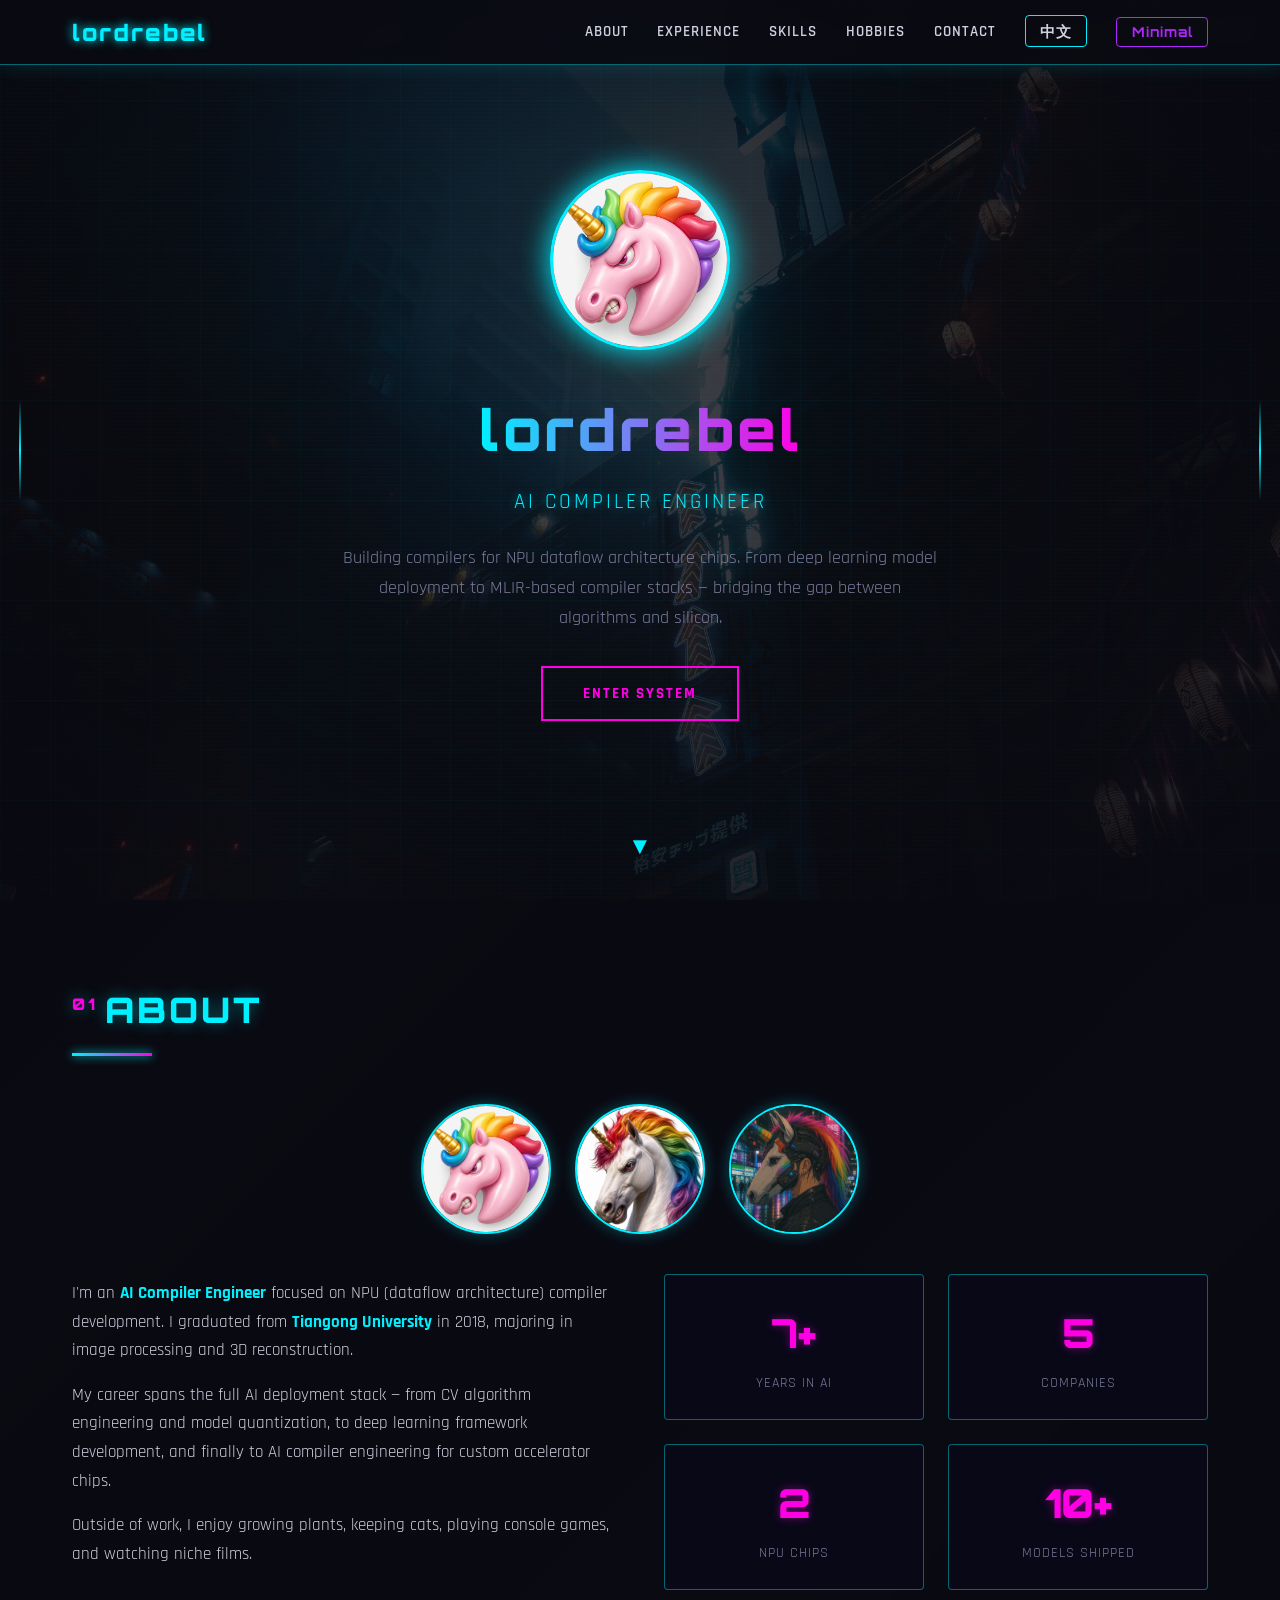
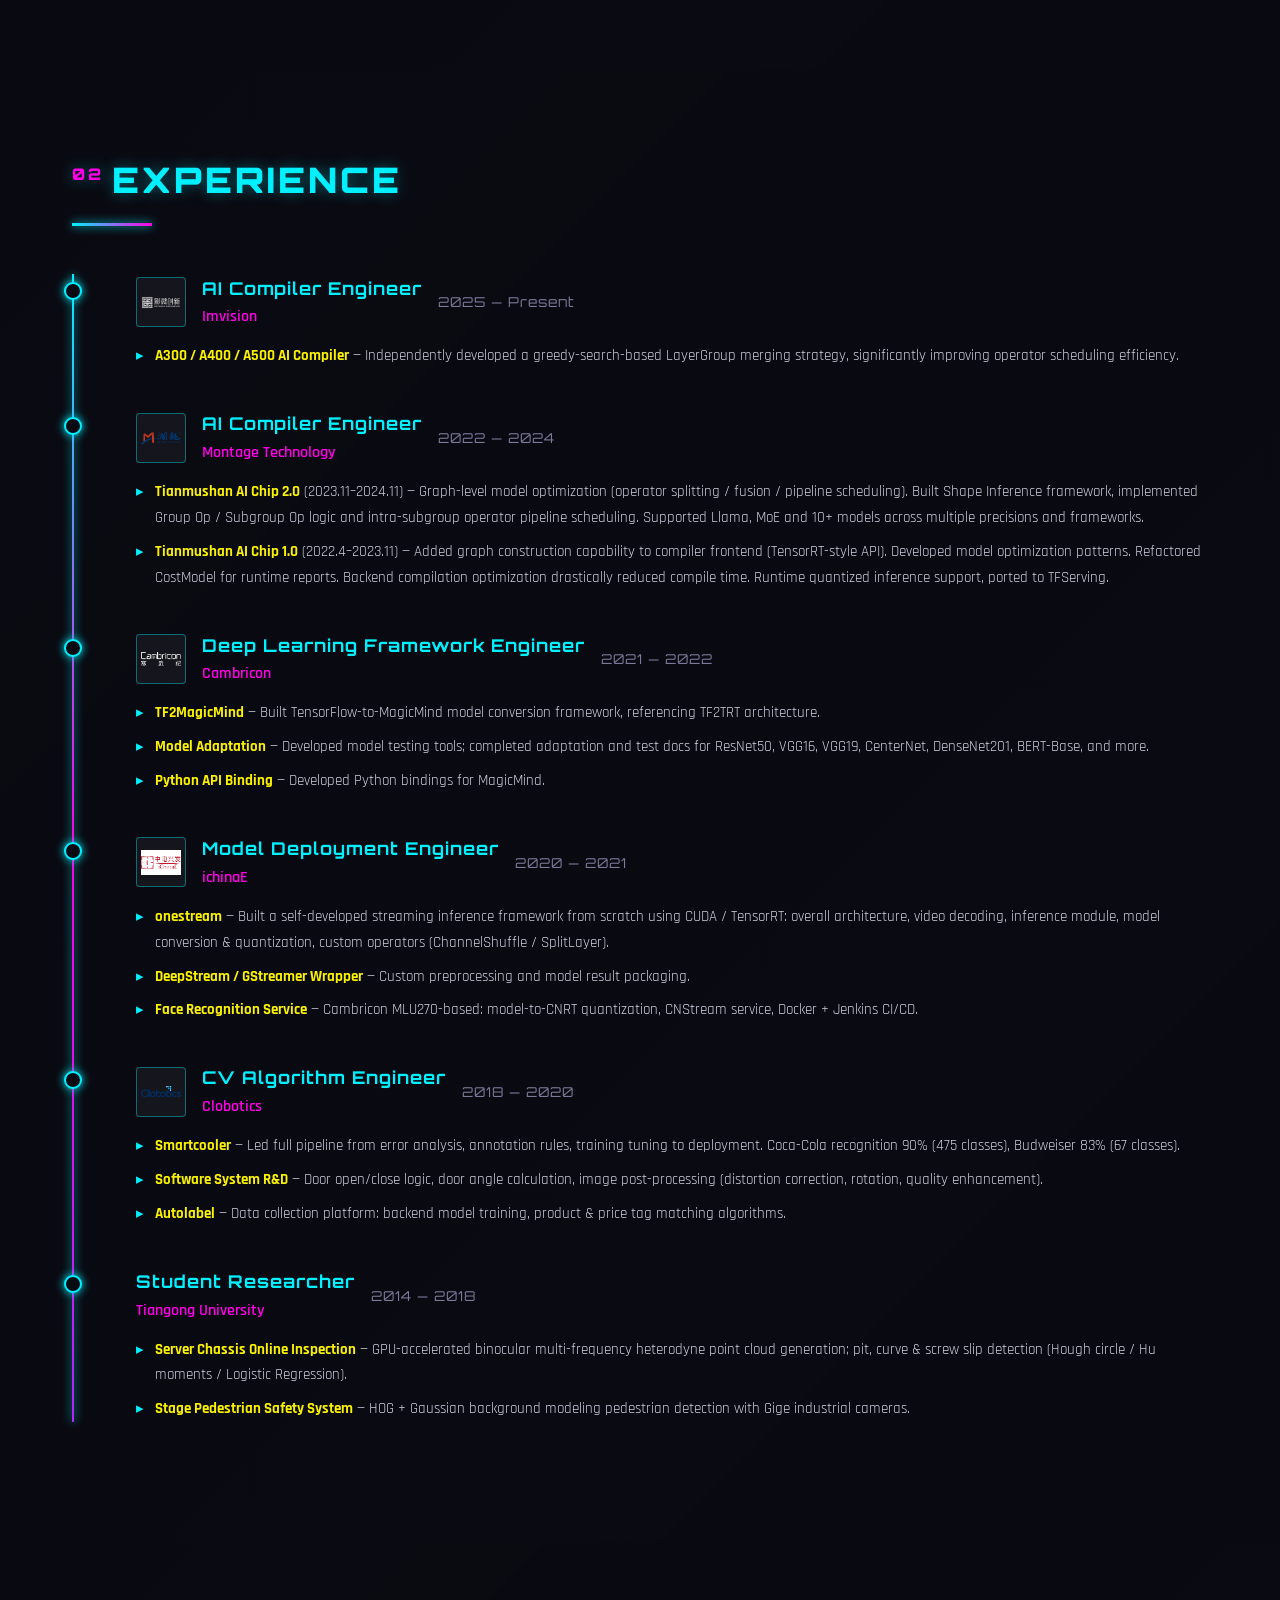
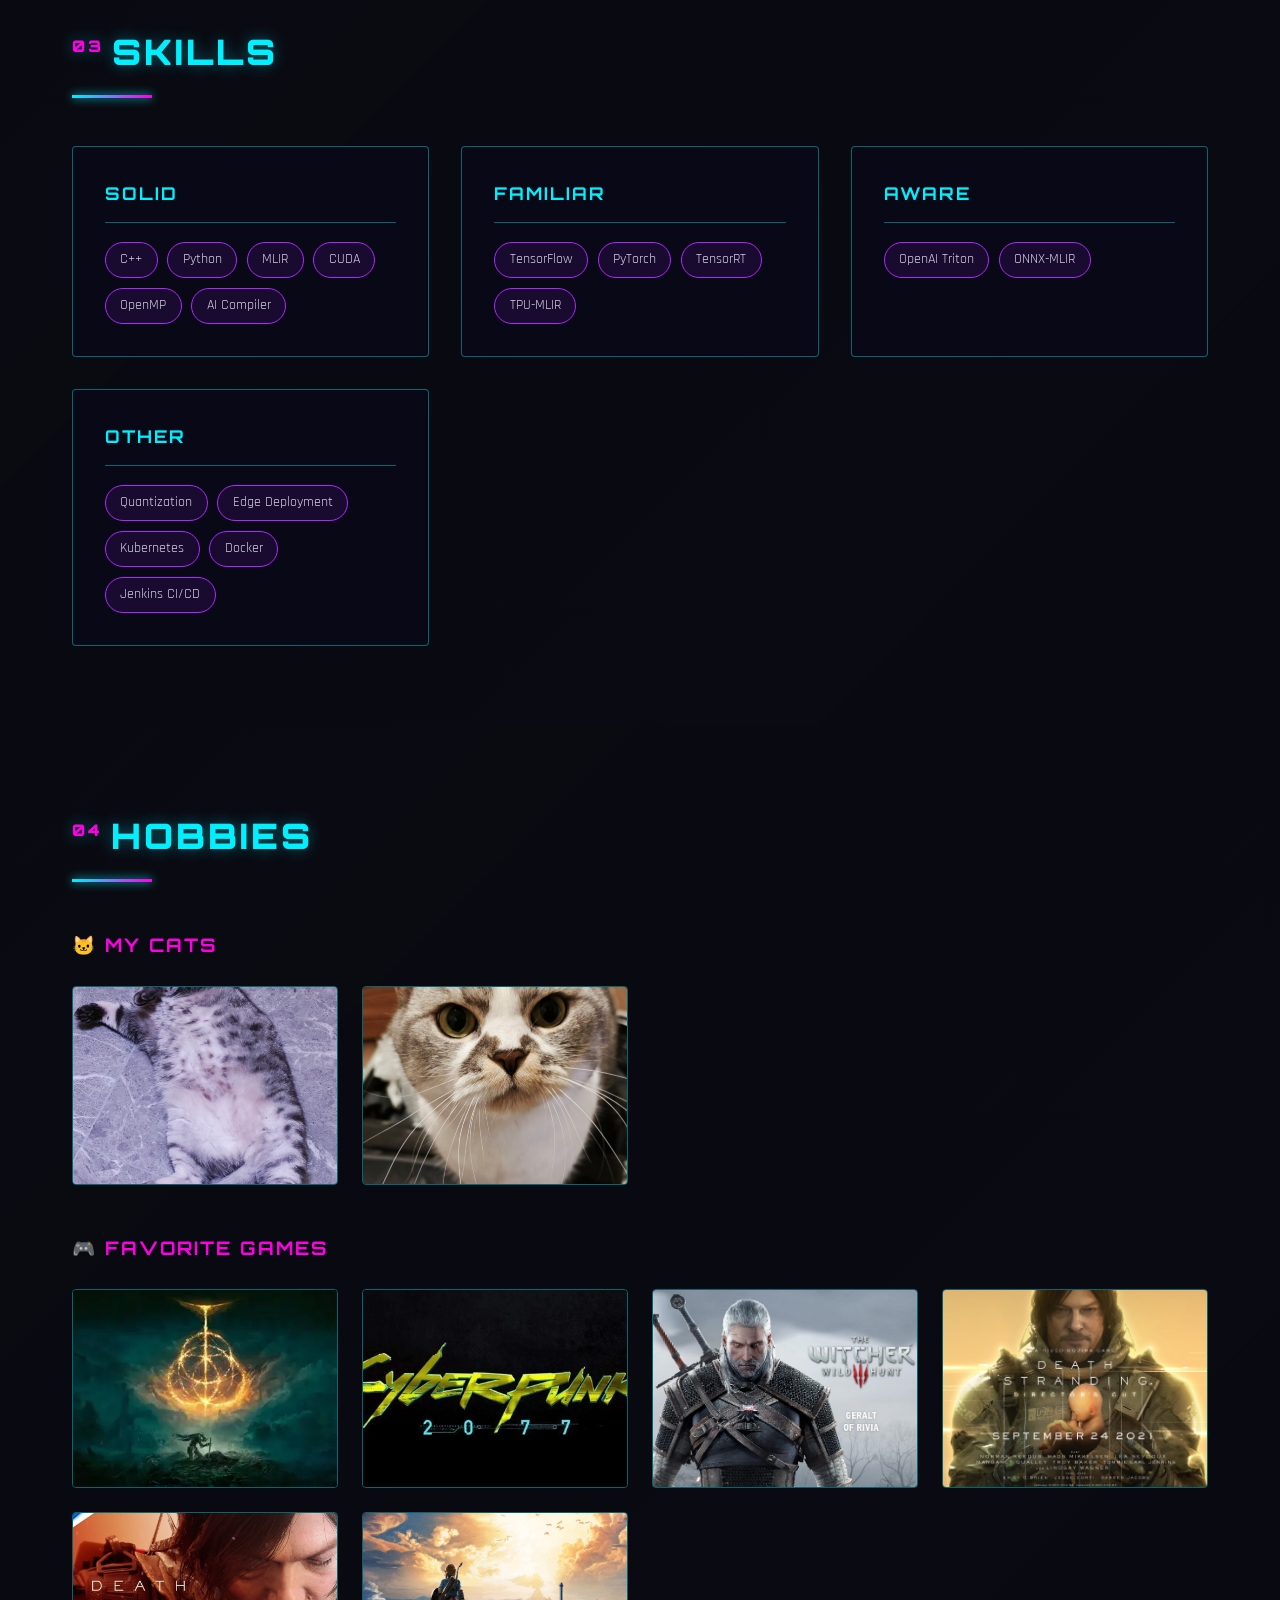
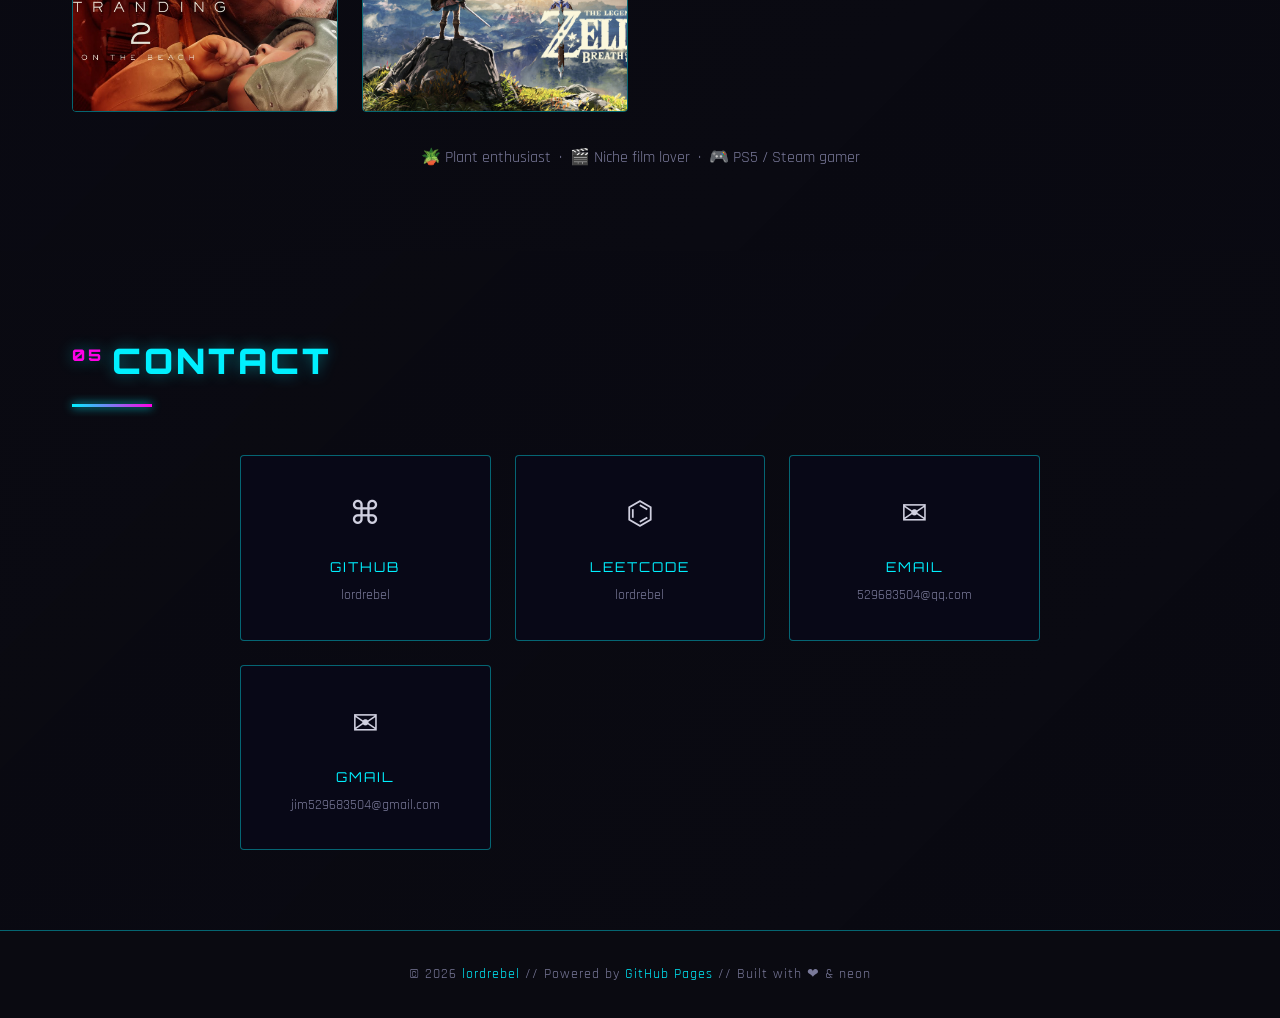
==== commit dd16fc0c: "fix layout" ====
--- a/index.html
+++ b/index.html
@@ -33,6 +33,8 @@
   <nav class="nav-bar">
     <div class="nav-inner">
       <a href="#hero" class="nav-logo">lordrebel</a>
+      <input type="checkbox" id="nav-check" class="nav-check">
+      <label for="nav-check" class="nav-hamburger">☰</label>
       <ul class="nav-links">
         <li><a href="#about">About</a></li>
         <li><a href="#experience">Experience</a></li>
@@ -40,6 +42,7 @@
         <li><a href="#hobbies">Hobbies</a></li>
         <li><a href="#contact">Contact</a></li>
         <li><a href="zh.html" class="lang-toggle">中文</a></li>
+        <li><button class="style-toggle" onclick="document.body.classList.toggle('minimal');this.textContent=document.body.classList.contains('minimal')?'Maximal':'Minimal'">Minimal</button></li>
       </ul>
     </div>
   </nav>
--- a/css/style.css
+++ b/css/style.css
@@ -163,6 +163,26 @@
   box-shadow: 0 0 15px var(--neon-cyan);
 }
 
+.style-toggle {
+  font-family: 'Orbitron', monospace;
+  padding: 0.35rem 0.9rem;
+  border: 1px solid var(--neon-purple);
+  border-radius: 4px;
+  background: transparent;
+  color: var(--neon-purple);
+  font-size: 0.85rem;
+  font-weight: 700;
+  cursor: pointer;
+  letter-spacing: 1px;
+  transition: all 0.3s;
+}
+
+.style-toggle:hover {
+  background: var(--neon-purple);
+  color: var(--bg-dark);
+  box-shadow: 0 0 15px var(--neon-purple);
+}
+
 /* ===== Hero Section ===== */
 .hero {
   min-height: 100vh;
@@ -835,19 +855,227 @@
   transform: scale(1.1);
 }
 
+/* ===== Minimal Mode ===== */
+body.minimal {
+  background-color: #0d0d1a;
+}
+
+body.minimal .bg-slideshow,
+body.minimal .bg-overlay,
+body.minimal .deco-bar-left,
+body.minimal .deco-bar-right {
+  display: none;
+}
+
+body.minimal::before,
+body.minimal::after {
+  display: none;
+}
+
+body.minimal .hero {
+  background: transparent;
+}
+
+body.minimal .section.has-bg::before {
+  display: none;
+}
+
+body.minimal .hero-title {
+  background: none;
+  -webkit-text-fill-color: var(--neon-cyan);
+  text-shadow: 0 0 20px rgba(0,240,255,0.6);
+  animation: none;
+}
+
+body.minimal .hero-avatar {
+  animation: none;
+  border-width: 4px;
+}
+
+body.minimal .stat-card::before,
+body.minimal .timeline-item::before {
+  display: none;
+}
+
+body.minimal .stat-card {
+  border-width: 2px;
+}
+
+body.minimal .stat-card:hover {
+  transform: none;
+  border-color: var(--neon-magenta);
+}
+
+body.minimal .skill-category:hover {
+  transform: none;
+}
+
+body.minimal .gallery-item:hover img {
+  transform: none;
+}
+
+body.minimal .gallery-item:hover {
+  border-color: var(--neon-magenta);
+}
+
+body.minimal .contact-card:hover {
+  transform: none;
+}
+
+body.minimal .glitch::before,
+body.minimal .glitch::after {
+  display: none;
+}
+
+body.minimal .hero-cta {
+  border-width: 3px;
+  letter-spacing: 3px;
+}
+
+body.minimal .nav-bar {
+  background: rgba(13,13,26,0.95);
+  box-shadow: none;
+  border-bottom: 2px solid var(--border-glow);
+}
+
+body.minimal .footer {
+  background: rgba(13,13,26,0.95);
+}
+
+body.minimal .timeline::before {
+  width: 3px;
+}
+
+body.minimal .section-title {
+  font-size: 2.4rem;
+  color: var(--neon-cyan);
+}
+
+body.minimal .timeline-role {
+  color: var(--neon-cyan);
+}
+
+body.minimal .timeline-company {
+  color: var(--neon-magenta);
+}
+
+body.minimal .hero-subtitle {
+  font-size: 1.5rem;
+}
+
+body.minimal .hero-tagline {
+  font-size: 1.15rem;
+  color: #ccc;
+}
+
+/* ===== Hamburg Menu (mobile) ===== */
+.nav-check { display: none; }
+.nav-hamburger {
+  display: none;
+  color: var(--neon-cyan);
+  font-size: 1.6rem;
+  cursor: pointer;
+  user-select: none;
+  line-height: 1;
+  padding: 0.3rem;
+}
+
 /* ===== Responsive ===== */
+
+/* Tablet & below (≤1024px) */
+@media (max-width: 1024px) {
+  .section { padding: 3.5rem 1.5rem; }
+  .hero-title { font-size: 2.5rem; letter-spacing: 3px; }
+  .hero-avatar { width: 140px; height: 140px; }
+  .about-grid { gap: 2rem; }
+  .about-stats { grid-template-columns: repeat(2, 1fr); }
+  .skills-grid { grid-template-columns: repeat(2, 1fr); }
+  .gallery-grid { grid-template-columns: repeat(3, 1fr); }
+  .contact-grid { grid-template-columns: repeat(2, 1fr); }
+  .timeline-role { font-size: 1rem; }
+}
+
+/* Phone (≤768px) */
 @media (max-width: 768px) {
-  .nav-inner { padding: 0.6rem 1rem; }
-  .nav-links { gap: 1rem; }
-  .nav-links a { font-size: 0.8rem; }
-  .hero-title { font-size: 2rem; letter-spacing: 2px; }
-  .hero-subtitle { font-size: 1rem; }
-  .about-grid { grid-template-columns: 1fr; gap: 2rem; }
-  .about-stats { grid-template-columns: 1fr 1fr; }
-  .section { padding: 3rem 1rem; }
-  .section-title { font-size: 1.6rem; }
+  /* ---- Nav hamburger ---- */
+  .nav-hamburger { display: block; }
+  .nav-inner { flex-wrap: wrap; }
+  .nav-links {
+    display: none;
+    flex-direction: column;
+    position: absolute;
+    top: 100%;
+    left: 0;
+    width: 100%;
+    background: rgba(10,10,18,0.97);
+    border-bottom: 1px solid var(--border-glow);
+    padding: 0.8rem 2rem 1.2rem;
+    gap: 0.6rem;
+    backdrop-filter: blur(10px);
+  }
+  .nav-check:checked ~ .nav-links { display: flex; }
+  .nav-links a, .nav-links button {
+    font-size: 0.9rem;
+  }
+  .style-toggle { padding: 0.3rem 0.7rem; }
+
+  /* ---- Prevent 100vw overflow ---- */
+  .section.has-bg::before { width: calc(100vw - 0px); }
+
+  /* ---- Hero ---- */
+  .hero { padding: 1.5rem; min-height: 90vh; }
+  .hero-title { font-size: 1.8rem; letter-spacing: 2px; }
+  .hero-subtitle { font-size: 0.95rem; }
+  .hero-tagline { font-size: 0.9rem; max-width: 100%; }
+  .hero-avatar { width: 110px; height: 110px; }
+  .hero-cta { padding: 0.6rem 1.8rem; font-size: 0.85rem; }
+
+  /* ---- Section ---- */
+  .section { padding: 2.5rem 1rem; }
+  .section-title { font-size: 1.5rem; letter-spacing: 2px; margin-bottom: 2rem; }
+
+  /* ---- About ---- */
+  .about-grid { grid-template-columns: 1fr; gap: 1.5rem; }
+  .about-text p { font-size: 0.95rem; }
+  .avatar-gallery img { width: 80px; height: 80px; }
+  .avatar-gallery { gap: 0.8rem; margin-bottom: 1.5rem; }
+
+  /* ---- Timeline ---- */
+  .timeline { padding-left: 1.2rem; }
+  .timeline-item { padding-left: 1.2rem; }
+  .timeline-item::before { left: -1.57rem; width: 10px; height: 10px; }
+  .timeline-header { gap: 0.6rem; }
+  .company-logo { width: 36px; height: 36px; }
+  .timeline-period { width: 100%; margin-top: 0.2rem; }
+  .timeline-details li { font-size: 0.88rem; }
+
+  /* ---- Skills ---- */
+  .skills-grid { grid-template-columns: 1fr; gap: 1rem; }
+  .skill-category { padding: 1.2rem; }
+  .skill-tag { font-size: 0.8rem; padding: 0.25rem 0.6rem; }
+
+  /* ---- Gallery ---- */
+  .gallery-grid { grid-template-columns: repeat(2, 1fr); gap: 0.8rem; }
+
+  /* ---- Contact ---- */
+  .contact-grid { grid-template-columns: repeat(2, 1fr); gap: 0.8rem; }
+  .contact-card { padding: 1.2rem 0.8rem; }
+  .contact-icon { font-size: 1.5rem; }
+
+  /* ---- Deco ---- */
   .deco-bar-left, .deco-bar-right { display: none; }
-  .avatar-gallery img { width: 100px; height: 100px; }
+  .scroll-indicator { bottom: 1rem; }
+}
+
+/* Small Phone (≤400px) */
+@media (max-width: 400px) {
+  .hero-title { font-size: 1.5rem; }
+  .hero-avatar { width: 90px; height: 90px; }
+  .about-stats { grid-template-columns: 1fr; gap: 0.6rem; }
+  .gallery-grid { grid-template-columns: 1fr; }
+  .contact-grid { grid-template-columns: 1fr; }
+  .stat-number { font-size: 2rem; }
+  .section-title { font-size: 1.3rem; }
 }
 
 /* Scrollbar */
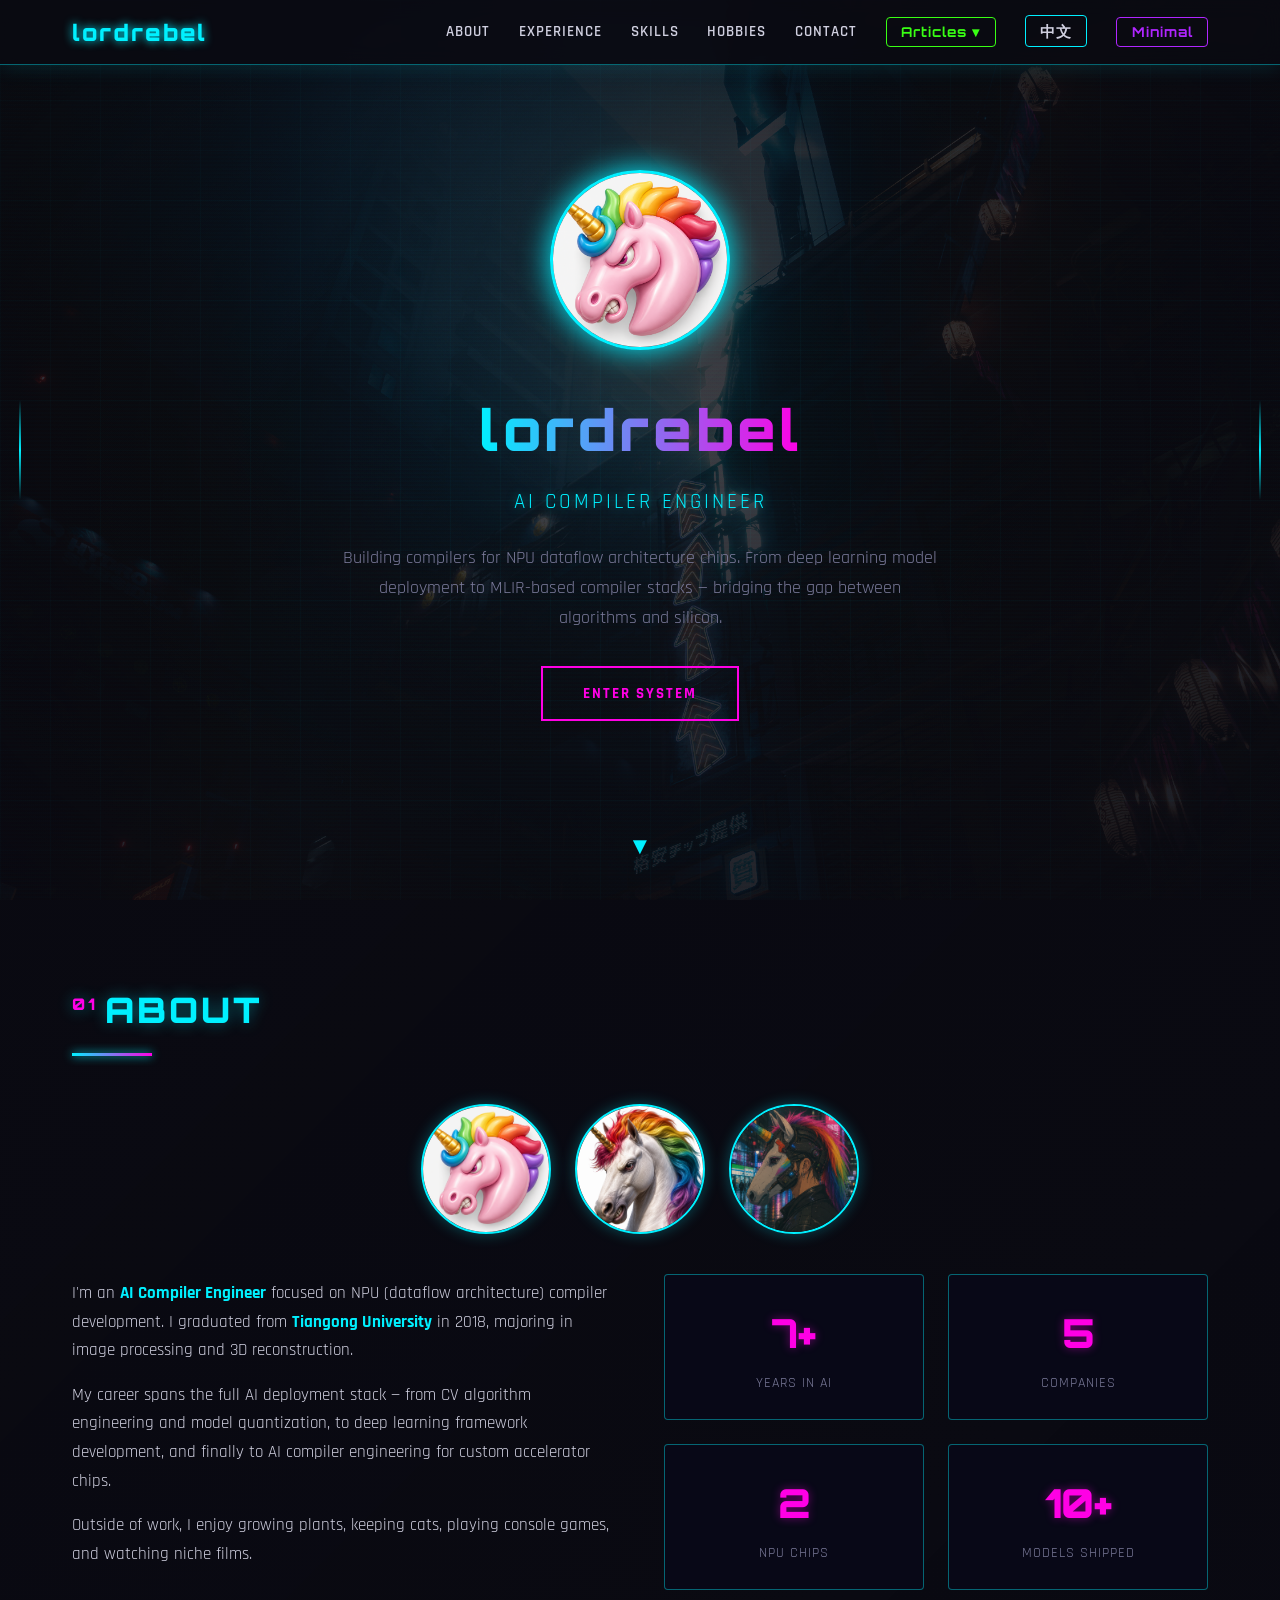
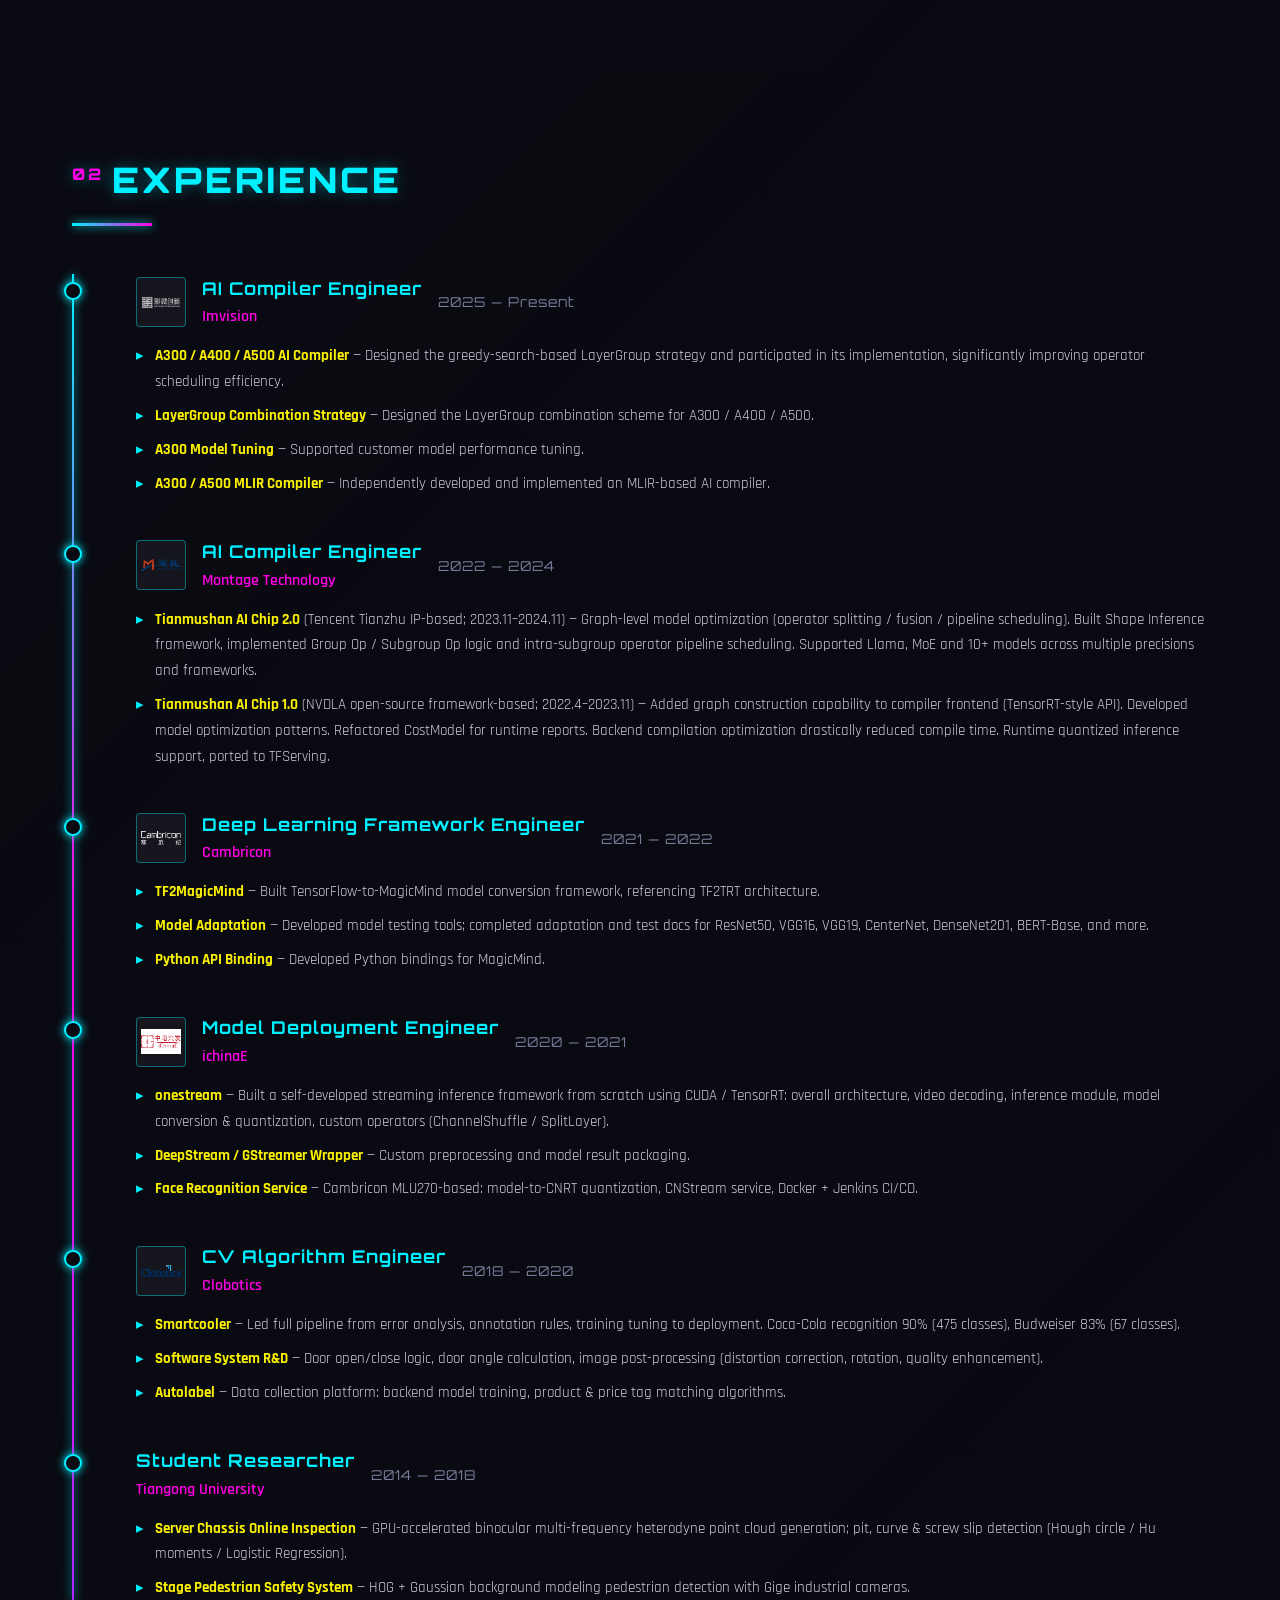
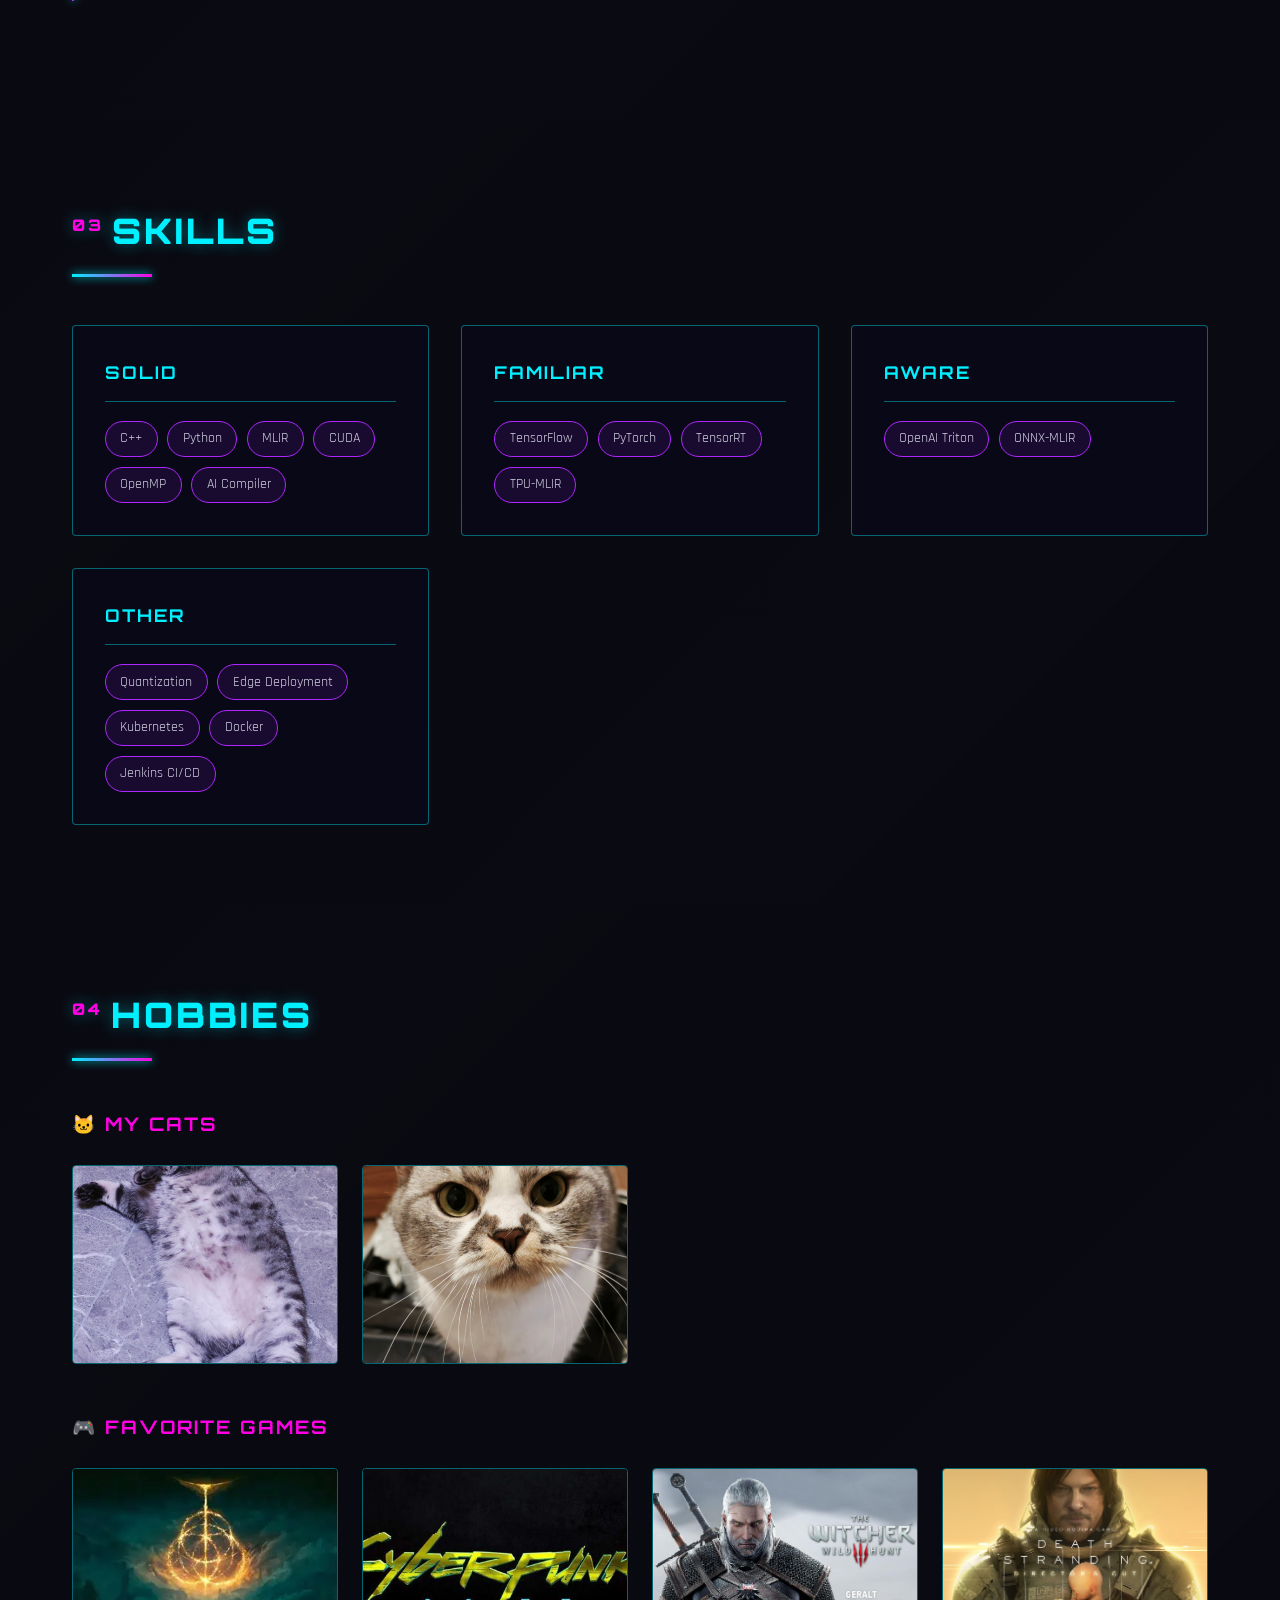
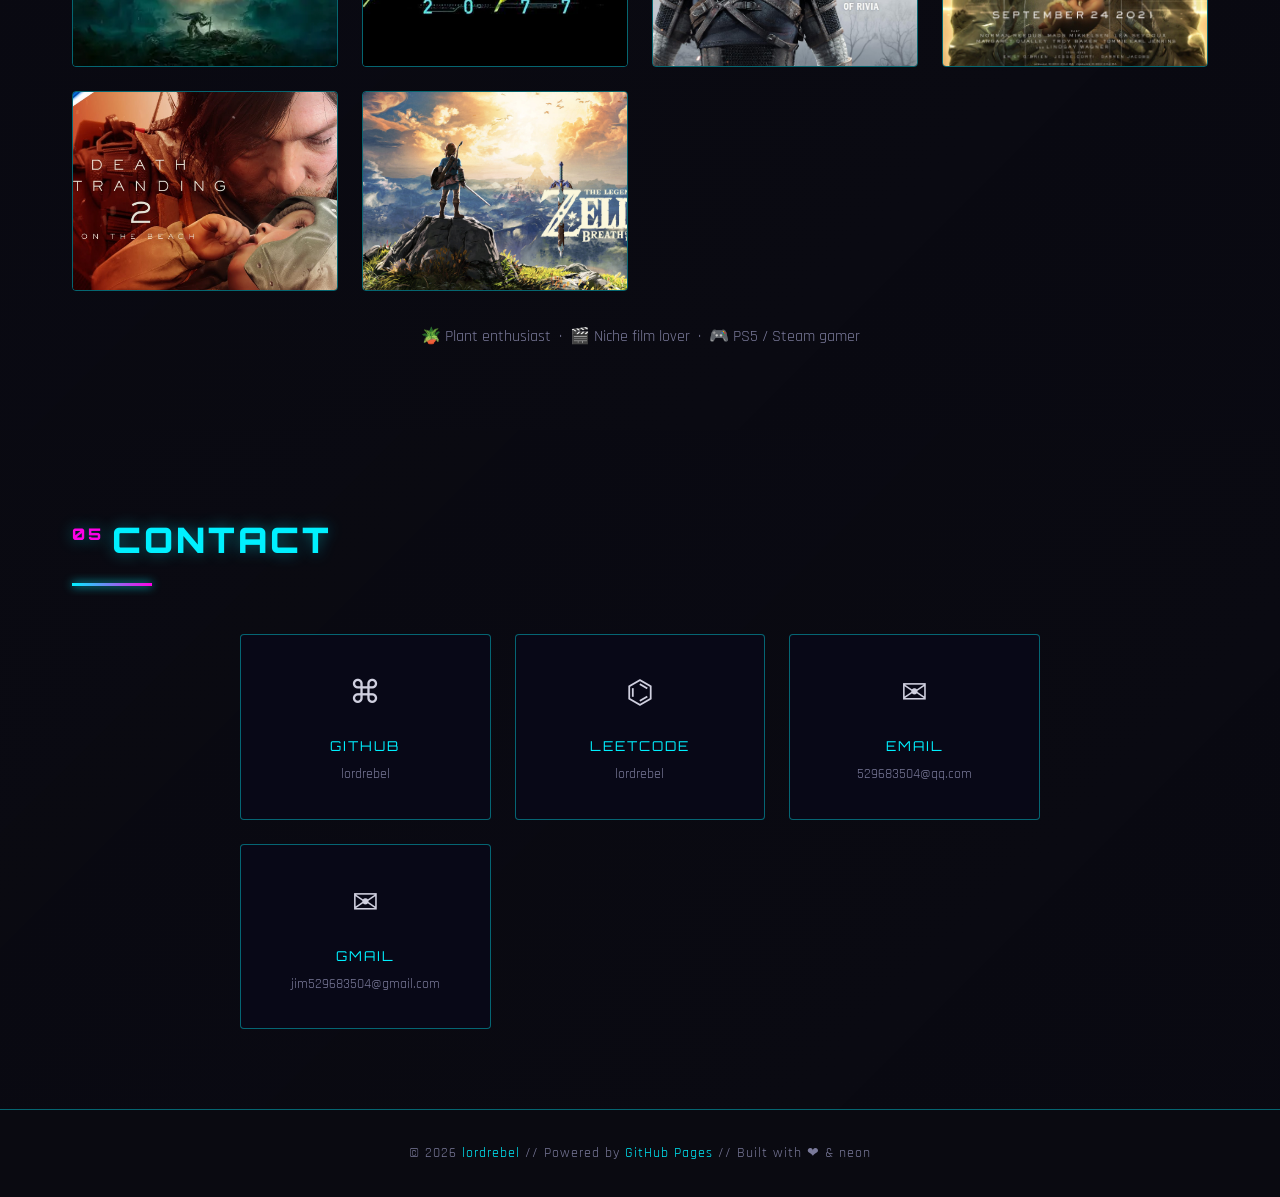
==== commit 7f6fa7a4: "support post articles" ====
--- a/index.html
+++ b/index.html
@@ -41,6 +41,13 @@
         <li><a href="#skills">Skills</a></li>
         <li><a href="#hobbies">Hobbies</a></li>
         <li><a href="#contact">Contact</a></li>
+        <li class="nav-articles">
+          <button class="articles-toggle" id="articlesBtn" type="button">Articles ▾</button>
+          <div class="articles-panel" id="articlesPanel">
+            <div class="articles-panel-title">Articles</div>
+            <ul class="articles-list" id="articlesList"><li class="articles-empty">Loading…</li></ul>
+          </div>
+        </li>
         <li><a href="zh.html" class="lang-toggle">中文</a></li>
         <li><button class="style-toggle" onclick="document.body.classList.toggle('minimal');this.textContent=document.body.classList.contains('minimal')?'Maximal':'Minimal'">Minimal</button></li>
       </ul>
@@ -122,7 +129,10 @@
           <div class="timeline-period">2025 — Present</div>
         </div>
         <ul class="timeline-details">
-          <li><span class="project-name">A300 / A400 / A500 AI Compiler</span> — Independently developed a greedy-search-based LayerGroup merging strategy, significantly improving operator scheduling efficiency.</li>
+          <li><span class="project-name">A300 / A400 / A500 AI Compiler</span> — Designed the greedy-search-based LayerGroup strategy and participated in its implementation, significantly improving operator scheduling efficiency.</li>
+          <li><span class="project-name">LayerGroup Combination Strategy</span> — Designed the LayerGroup combination scheme for A300 / A400 / A500.</li>
+          <li><span class="project-name">A300 Model Tuning</span> — Supported customer model performance tuning.</li>
+          <li><span class="project-name">A300 / A500 MLIR Compiler</span> — Independently developed and implemented an MLIR-based AI compiler.</li>
         </ul>
       </div>
 
@@ -137,8 +147,8 @@
           <div class="timeline-period">2022 — 2024</div>
         </div>
         <ul class="timeline-details">
-          <li><span class="project-name">Tianmushan AI Chip 2.0</span> (2023.11–2024.11) — Graph-level model optimization (operator splitting / fusion / pipeline scheduling). Built Shape Inference framework, implemented Group Op / Subgroup Op logic and intra-subgroup operator pipeline scheduling. Supported Llama, MoE and 10+ models across multiple precisions and frameworks.</li>
-          <li><span class="project-name">Tianmushan AI Chip 1.0</span> (2022.4–2023.11) — Added graph construction capability to compiler frontend (TensorRT-style API). Developed model optimization patterns. Refactored CostModel for runtime reports. Backend compilation optimization drastically reduced compile time. Runtime quantized inference support, ported to TFServing.</li>
+          <li><span class="project-name">Tianmushan AI Chip 2.0</span> (Tencent Tianzhu IP-based; 2023.11–2024.11) — Graph-level model optimization (operator splitting / fusion / pipeline scheduling). Built Shape Inference framework, implemented Group Op / Subgroup Op logic and intra-subgroup operator pipeline scheduling. Supported Llama, MoE and 10+ models across multiple precisions and frameworks.</li>
+          <li><span class="project-name">Tianmushan AI Chip 1.0</span> (NVDLA open-source framework-based; 2022.4–2023.11) — Added graph construction capability to compiler frontend (TensorRT-style API). Developed model optimization patterns. Refactored CostModel for runtime reports. Backend compilation optimization drastically reduced compile time. Runtime quantized inference support, ported to TFServing.</li>
         </ul>
       </div>
 
@@ -361,5 +371,68 @@
     })();
   </script>
 
+  <!-- Articles Dropdown Script -->
+  <script>
+    (function() {
+      var loaded = false;
+
+      function toggleArticles() {
+        var panel = document.getElementById('articlesPanel');
+        var btn = document.getElementById('articlesBtn');
+        if (!panel) return;
+        panel.classList.toggle('open');
+        btn.classList.toggle('active');
+        if (panel.classList.contains('open') && !loaded) loadArticles();
+      }
+
+      function loadArticles() {
+        var s = document.createElement('script');
+        s.src = 'articles/htmls/articles.js';
+        s.onload = function() {
+          loaded = true;
+          renderArticles();
+        };
+        s.onerror = function() {
+          document.getElementById('articlesList').innerHTML =
+            '<li class="articles-empty">No articles yet</li>';
+        };
+        document.body.appendChild(s);
+      }
+
+      function renderArticles() {
+        var list = document.getElementById('articlesList');
+        var arts = window.ARTICLES || [];
+        list.innerHTML = '';
+        if (!arts.length) {
+          list.innerHTML = '<li class="articles-empty">No articles yet</li>';
+          return;
+        }
+        arts.forEach(function(a) {
+          var li = document.createElement('li');
+          var link = document.createElement('a');
+          link.href = 'articles/htmls/' + a.file;
+          link.textContent = a.title;
+          li.appendChild(link);
+          list.appendChild(li);
+        });
+      }
+
+      document.getElementById('articlesBtn').addEventListener('click', function(e) {
+        e.stopPropagation();
+        toggleArticles();
+      });
+
+      // 点击面板外部时关闭下拉
+      document.addEventListener('click', function(e) {
+        var panel = document.getElementById('articlesPanel');
+        if (panel && panel.classList.contains('open') &&
+            !e.target.closest('.nav-articles')) {
+          panel.classList.remove('open');
+          document.getElementById('articlesBtn').classList.remove('active');
+        }
+      });
+    })();
+  </script>
+
 </body>
 </html>
--- a/css/style.css
+++ b/css/style.css
@@ -181,6 +181,84 @@
   background: var(--neon-purple);
   color: var(--bg-dark);
   box-shadow: 0 0 15px var(--neon-purple);
+}
+
+/* ===== Articles Dropdown ===== */
+.nav-articles { position: relative; }
+
+.articles-toggle {
+  font-family: 'Orbitron', monospace;
+  padding: 0.35rem 0.9rem;
+  border: 1px solid var(--neon-green);
+  border-radius: 4px;
+  background: transparent;
+  color: var(--neon-green);
+  font-size: 0.85rem;
+  font-weight: 700;
+  cursor: pointer;
+  letter-spacing: 1px;
+  transition: all 0.3s;
+}
+
+.articles-toggle:hover,
+.articles-toggle.active {
+  background: var(--neon-green);
+  color: var(--bg-dark);
+  box-shadow: 0 0 15px var(--neon-green);
+}
+
+.articles-panel {
+  display: none;
+  position: absolute;
+  top: calc(100% + 10px);
+  right: 0;
+  width: 280px;
+  max-height: 60vh;
+  overflow-y: auto;
+  background: rgba(10, 10, 18, 0.97);
+  border: 1px solid var(--border-glow);
+  border-radius: 6px;
+  padding: 0.8rem;
+  z-index: 1001;
+  backdrop-filter: blur(10px);
+  box-shadow: 0 0 20px rgba(0, 240, 255, 0.2);
+}
+
+.articles-panel.open { display: block; }
+
+.articles-panel-title {
+  font-family: 'Orbitron', monospace;
+  color: var(--neon-cyan);
+  font-size: 0.72rem;
+  letter-spacing: 2px;
+  text-transform: uppercase;
+  margin-bottom: 0.5rem;
+  padding-bottom: 0.4rem;
+  border-bottom: 1px solid var(--border-glow);
+}
+
+.articles-list { list-style: none; }
+
+.articles-list a {
+  display: block;
+  color: var(--text-main);
+  text-decoration: none;
+  padding: 0.45rem 0.6rem;
+  font-size: 0.9rem;
+  border-radius: 4px;
+  transition: all 0.25s;
+}
+
+.articles-list a:hover {
+  color: var(--neon-magenta);
+  background: rgba(255, 0, 229, 0.08);
+  text-shadow: 0 0 8px var(--neon-magenta);
+}
+
+.articles-empty {
+  color: var(--text-dim);
+  font-size: 0.85rem;
+  padding: 0.4rem 0.6rem;
 }
 
 /* ===== Hero Section ===== */
@@ -1019,6 +1097,15 @@
   }
   .style-toggle { padding: 0.3rem 0.7rem; }
 
+  /* ---- Articles dropdown: 随导航列展开,占满整行 ---- */
+  .articles-toggle { padding: 0.3rem 0.7rem; }
+  .articles-panel {
+    position: static;
+    width: 100%;
+    margin-top: 0.3rem;
+    box-shadow: none;
+  }
+
   /* ---- Prevent 100vw overflow ---- */
   .section.has-bg::before { width: calc(100vw - 0px); }
 
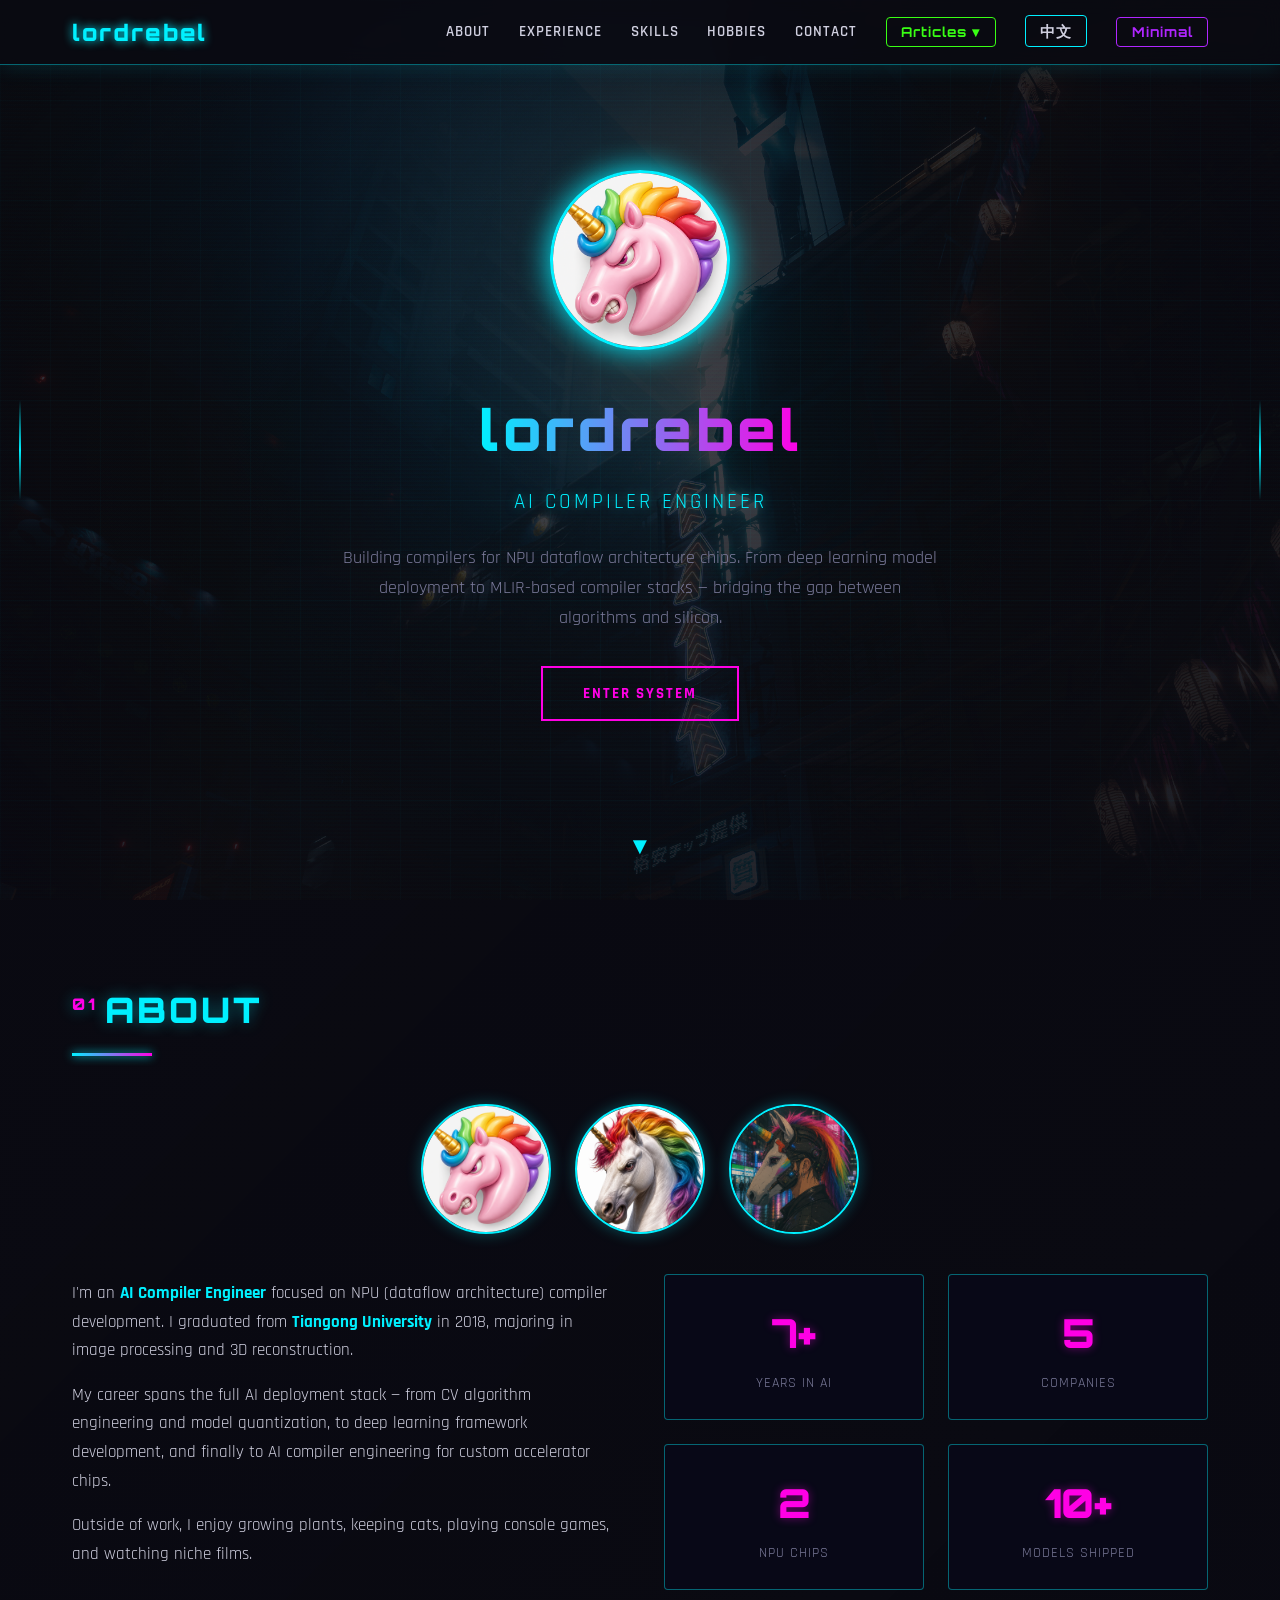
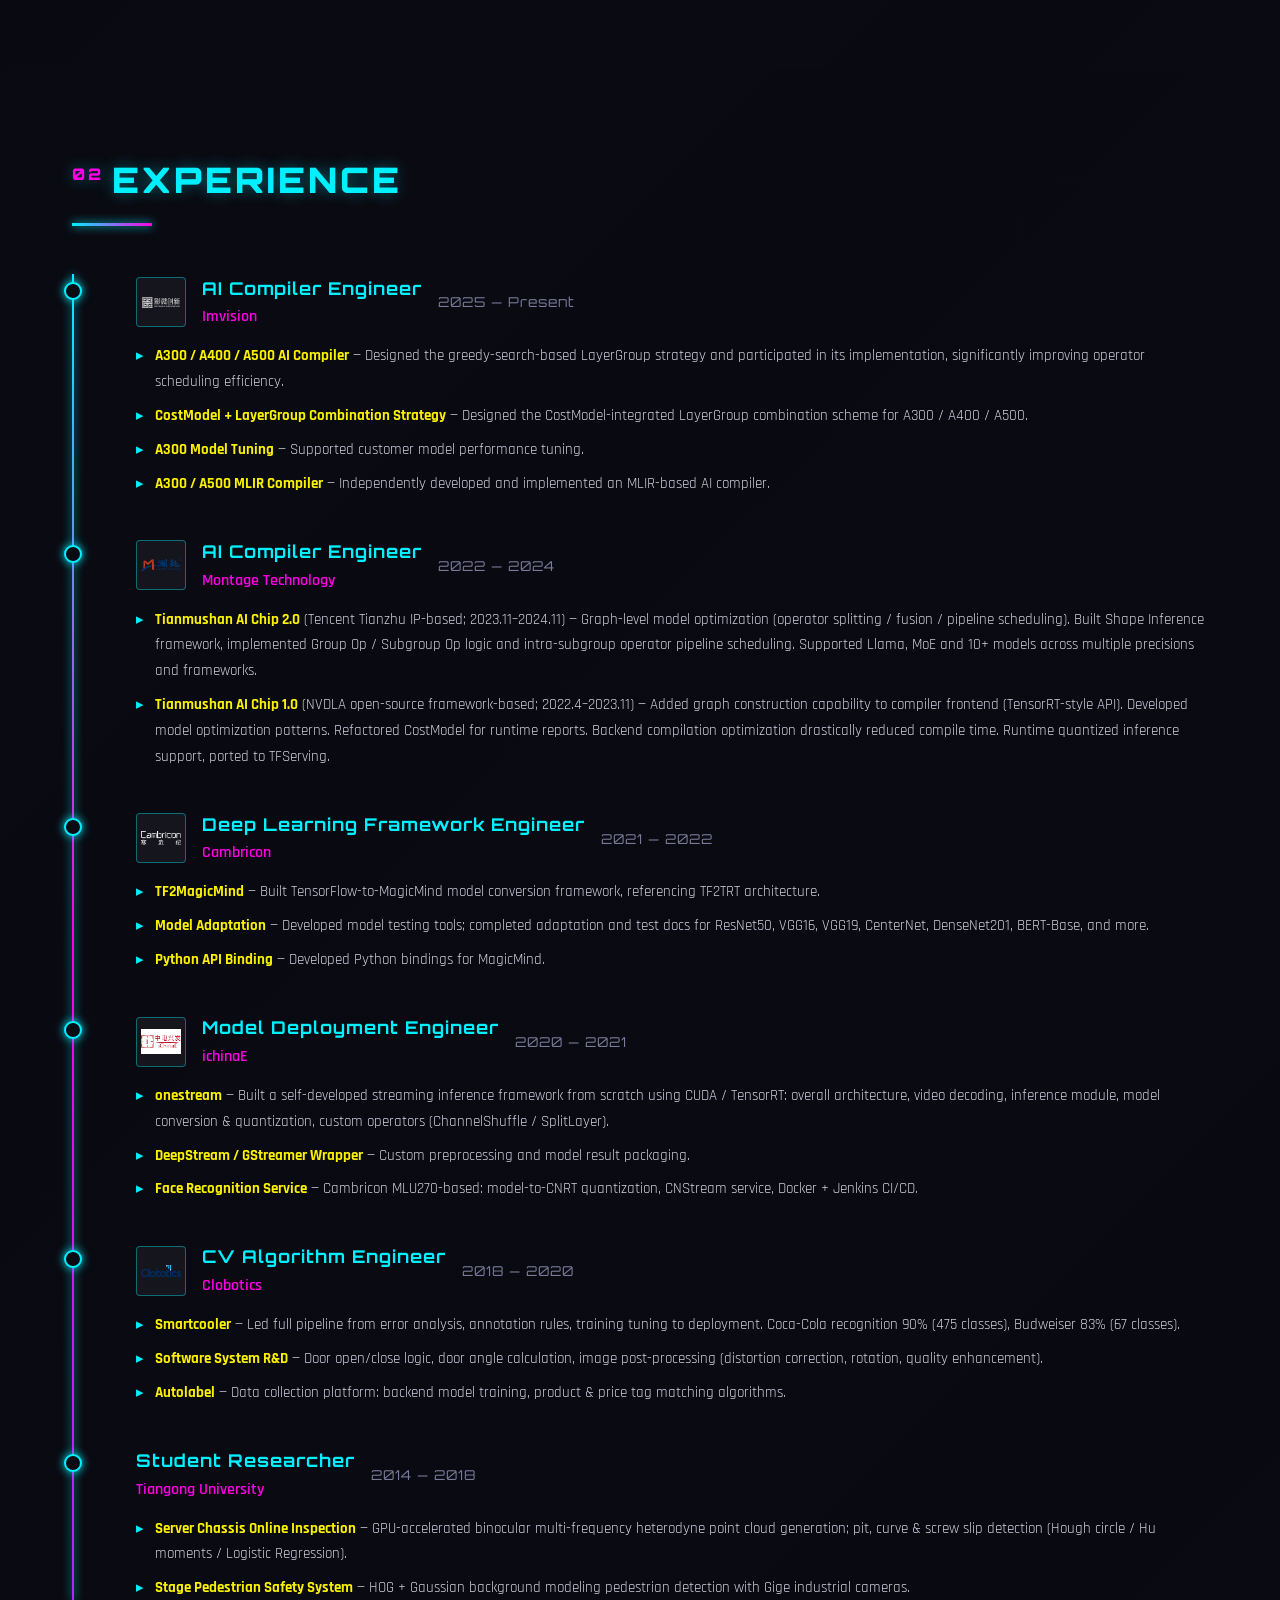
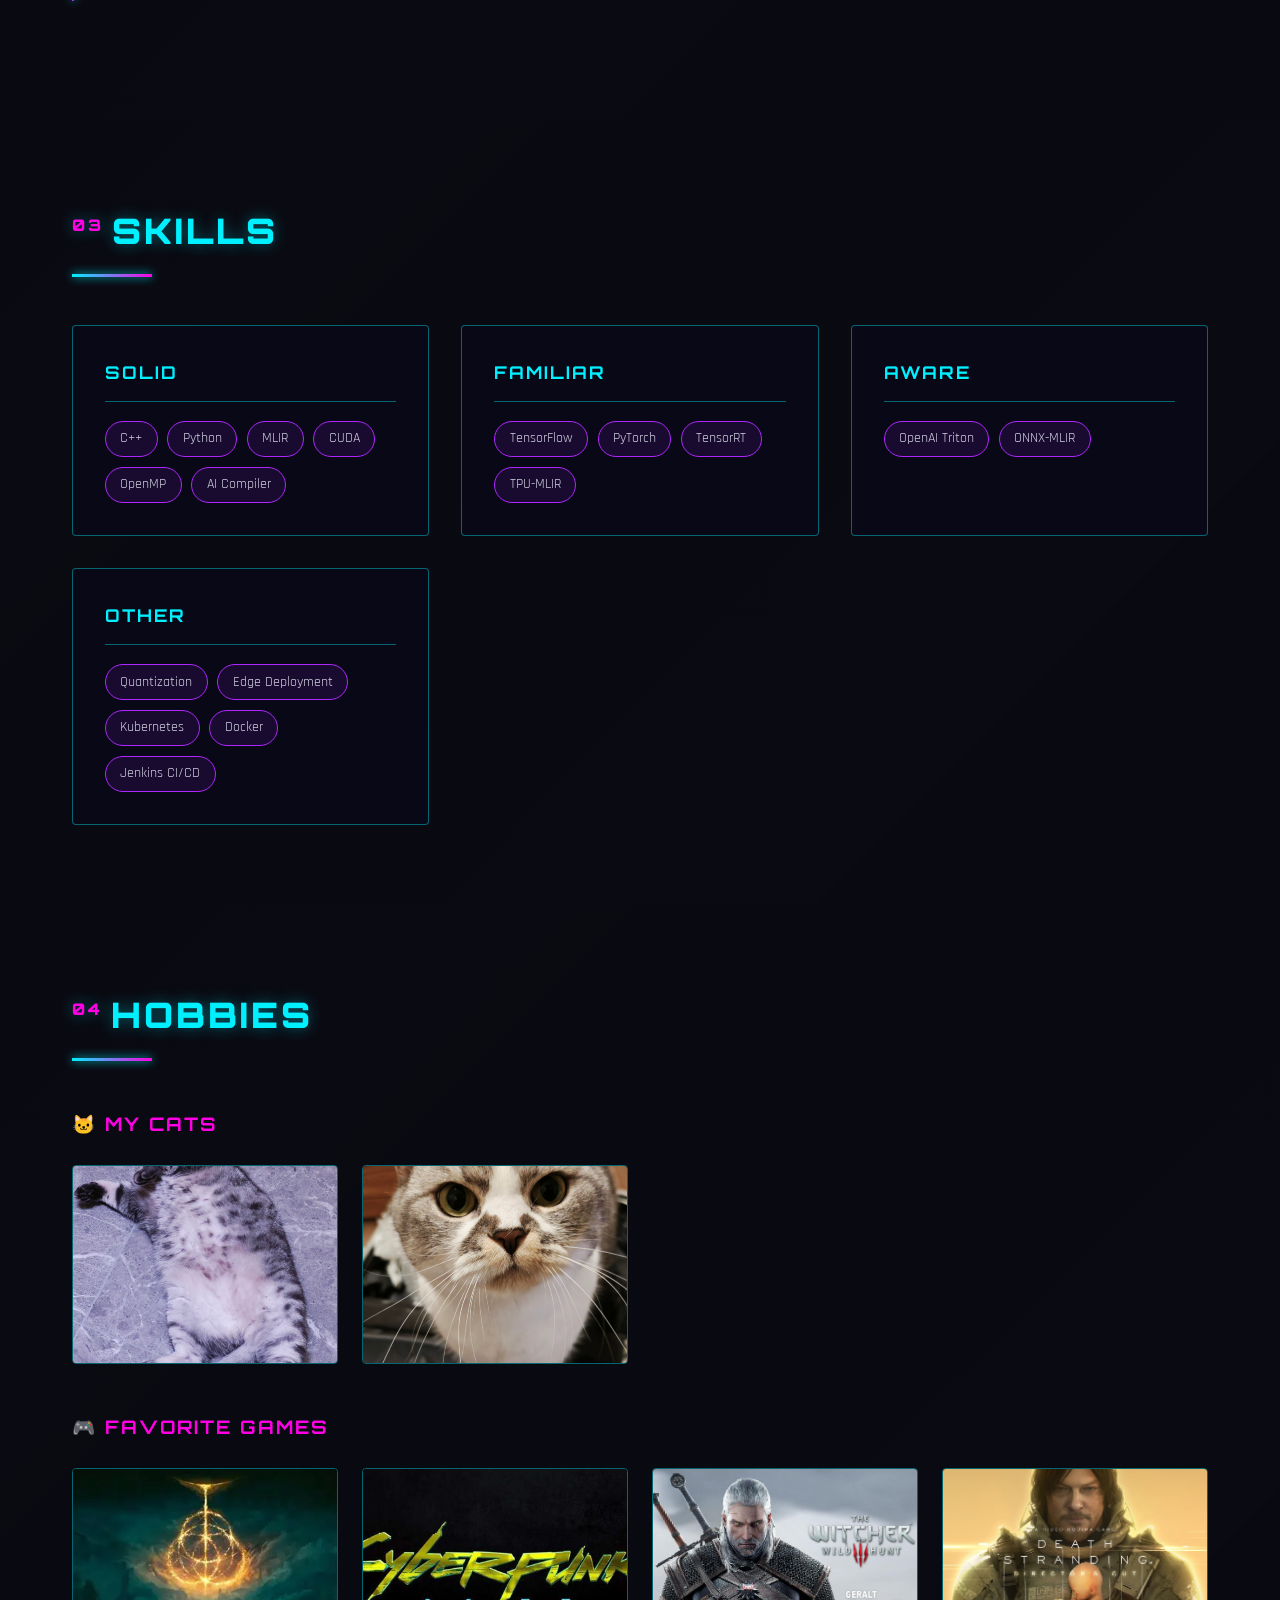
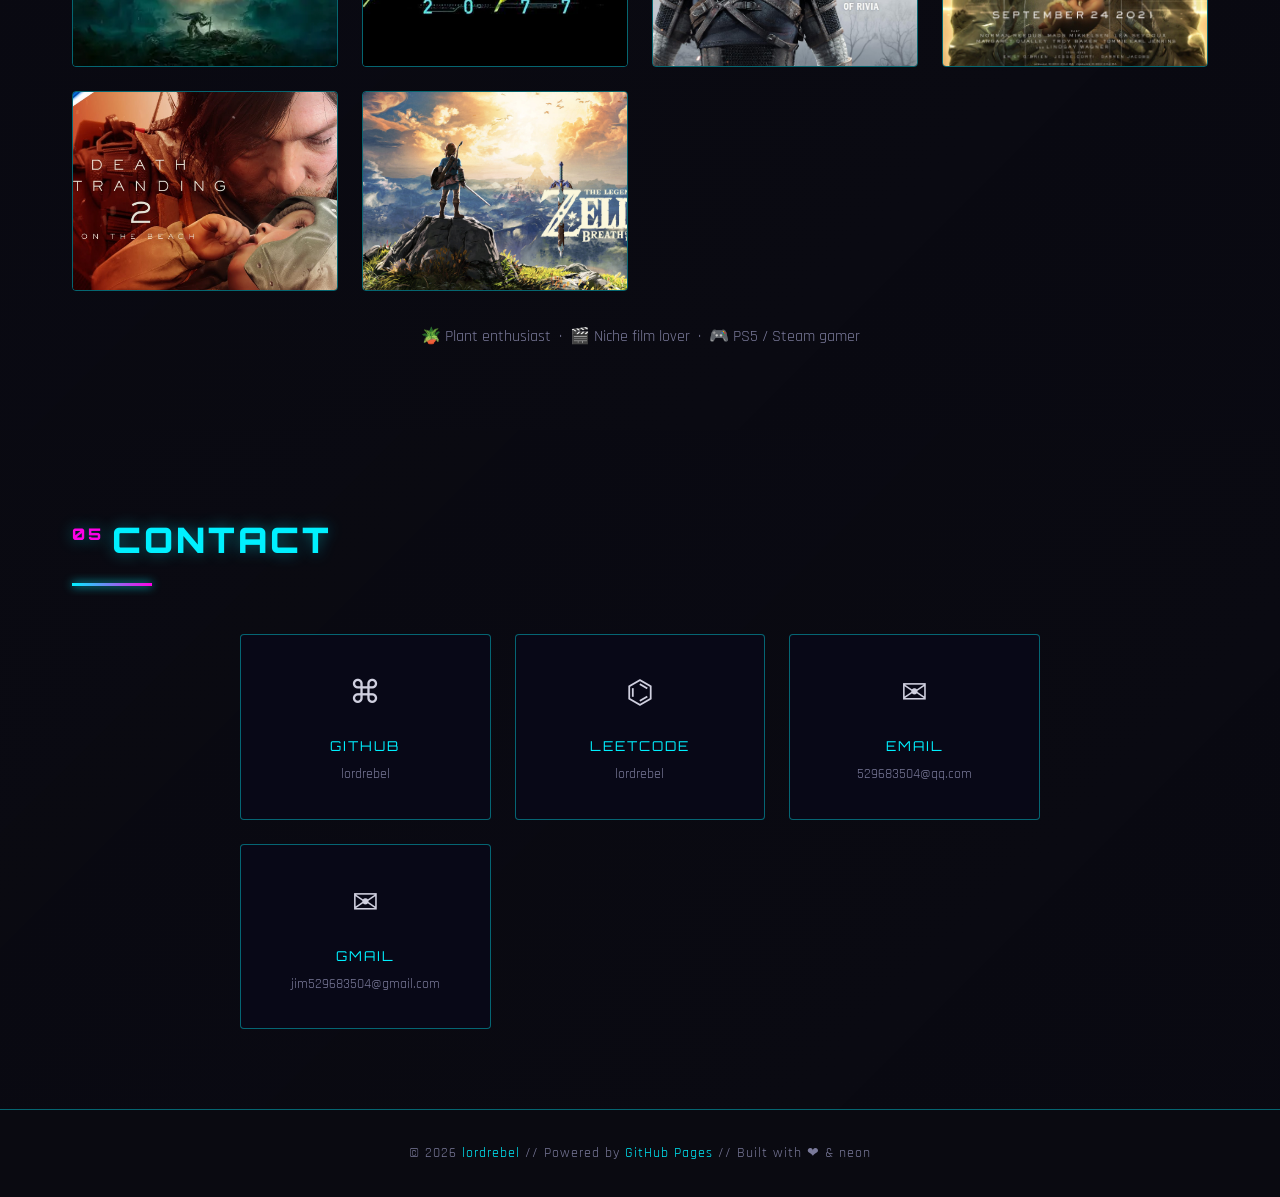
==== commit 2d75e3e3: "add article" ====
--- a/index.html
+++ b/index.html
@@ -130,7 +130,7 @@
         </div>
         <ul class="timeline-details">
           <li><span class="project-name">A300 / A400 / A500 AI Compiler</span> — Designed the greedy-search-based LayerGroup strategy and participated in its implementation, significantly improving operator scheduling efficiency.</li>
-          <li><span class="project-name">LayerGroup Combination Strategy</span> — Designed the LayerGroup combination scheme for A300 / A400 / A500.</li>
+          <li><span class="project-name">CostModel + LayerGroup Combination Strategy</span> — Designed the CostModel-integrated LayerGroup combination scheme for A300 / A400 / A500.</li>
           <li><span class="project-name">A300 Model Tuning</span> — Supported customer model performance tuning.</li>
           <li><span class="project-name">A300 / A500 MLIR Compiler</span> — Independently developed and implemented an MLIR-based AI compiler.</li>
         </ul>
